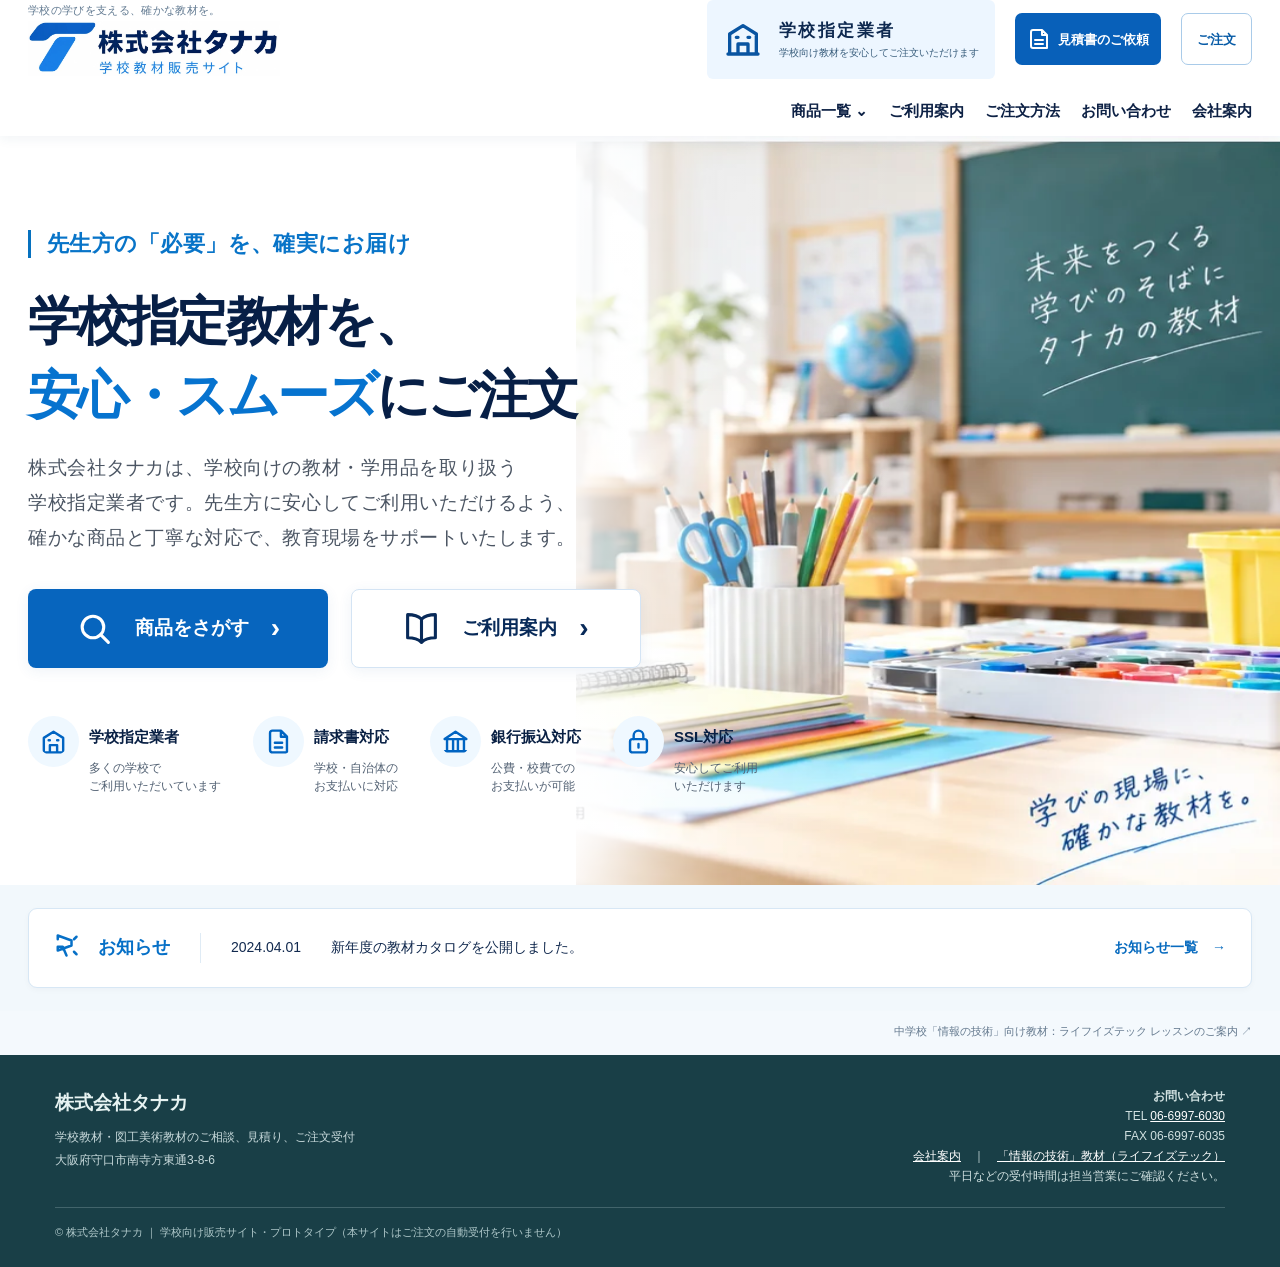
==== index.html @ 3cef9fcc "Refresh homepage CSS cache for unbroken hero headline" ====
<!doctype html><html lang="ja"><head><meta charset="utf-8"><meta name="viewport" content="width=device-width,initial-scale=1"><meta name="theme-color" content="#0765be"><title>トップページ｜株式会社タナカ 学校教材販売サイト</title><meta name="description" content="株式会社タナカの学校向け教材販売サイト。学校向け教材の紹介・ご注文・お見積り。"><link rel="stylesheet" href="assets/site.css?v=a15ee67"><link rel="icon" type="image/x-icon" href="assets/tanaka-favicon.ico"></head><body><header class="t-header"><div class="t-width t-headrow"><a aria-label="株式会社タナカ トップ" class="t-brand" href="index.html"><span class="t-motto">学校の学びを支える、確かな教材を。</span><img alt="株式会社タナカ 学校教材販売サイト" class="t-brand-image" height="210" src="assets/logo.webp" width="960"/></a>
<div class="t-dealer"><svg aria-hidden="true" class="" fill="none" height="24" stroke="currentColor" stroke-linecap="round" stroke-linejoin="round" stroke-width="2" viewbox="0 0 24 24" width="24"><path d="M3 21h18M4 21V9l8-5 8 5v12M9 21v-6h6v6M8 11h1m6 0h1"></path></svg><span><b>学校指定業者</b><small>学校向け教材を安心してご注文いただけます</small></span></div>
<nav aria-label="サイト内メニュー" class="t-mainnav"><a href="products/index.html">商品一覧 ⌄</a><a href="guide.html">ご利用案内</a><a href="guide.html">ご注文方法</a><a href="contact.html">お問い合わせ</a><a href="company.html">会社案内</a></nav>
<a class="t-quote" href="order.html?mode=quote"><svg aria-hidden="true" class="" fill="none" height="24" stroke="currentColor" stroke-linecap="round" stroke-linejoin="round" stroke-width="2" viewbox="0 0 24 24" width="24"><path d="M6 3h9l5 5v13H6a2 2 0 0 1-2-2V5a2 2 0 0 1 2-2Zm9 0v5h5M8 13h8M8 17h8"></path></svg> 見積書のご依頼</a><a class="t-order" href="order.html?mode=order">ご注文</a>
</div></header><main id="top"><section aria-label="タナカの学校教材販売サイト" class="t-hero"><div aria-hidden="true" class="t-hero-photo"><img src="assets/classroom.webp" alt="" decoding="async"></div><div class="t-hero-fade"></div><div class="t-width t-hero-inner"><div class="t-hero-copy"><div class="t-eyebrow">先生方の「必要」を、確実にお届け</div><h1><span class="t-headline-unit">学校指定教材を、</span><br/><em>安心・スムーズ</em>にご注文</h1><p>株式会社タナカは、学校向けの教材・学用品を取り扱う<br class="t-desktop"/>学校指定業者です。先生方に安心してご利用いただけるよう、<br class="t-desktop"/>確かな商品と丁寧な対応で、教育現場をサポートいたします。</p><div class="t-hero-actions"><a class="t-button t-button-primary" href="products/index.html"><svg aria-hidden="true" class="" fill="none" height="24" stroke="currentColor" stroke-linecap="round" stroke-linejoin="round" stroke-width="2" viewbox="0 0 24 24" width="24"><circle cx="11" cy="11" r="7"></circle><path d="m16 16 5 5"></path></svg>商品をさがす <span aria-hidden="true">›</span></a><a class="t-button t-button-light" href="guide.html"><svg aria-hidden="true" class="" fill="none" height="24" stroke="currentColor" stroke-linecap="round" stroke-linejoin="round" stroke-width="2" viewbox="0 0 24 24" width="24"><path d="M12 6c-2-2-5-3-9-3v15c4 0 7 1 9 3 2-2 5-3 9-3V3c-4 0-7 1-9 3Zm0 0v15"></path></svg>ご利用案内 <span aria-hidden="true">›</span></a></div>
<div class="t-trust">
<div><svg aria-hidden="true" class="" fill="none" height="24" stroke="currentColor" stroke-linecap="round" stroke-linejoin="round" stroke-width="2" viewbox="0 0 24 24" width="24"><path d="M3 21h18M4 21V9l8-5 8 5v12M9 21v-6h6v6M8 11h1m6 0h1"></path></svg><span><b>学校指定業者</b><small>多くの学校で<br/>ご利用いただいています</small></span></div>
<div><svg aria-hidden="true" class="" fill="none" height="24" stroke="currentColor" stroke-linecap="round" stroke-linejoin="round" stroke-width="2" viewbox="0 0 24 24" width="24"><path d="M7 3h7l5 5v13H7a2 2 0 0 1-2-2V5a2 2 0 0 1 2-2zM14 3v5h5M9 13h6M9 17h6"></path></svg><span><b>請求書対応</b><small>学校・自治体の<br/>お支払いに対応</small></span></div>
<div><svg aria-hidden="true" class="" fill="none" height="24" stroke="currentColor" stroke-linecap="round" stroke-linejoin="round" stroke-width="2" viewbox="0 0 24 24" width="24"><path d="M3 10h18L12 4l-9 6ZM5 10v9M10 10v9M14 10v9M19 10v9M3 20h18"></path></svg><span><b>銀行振込対応</b><small>公費・校費での<br/>お支払いが可能</small></span></div>
<div><svg aria-hidden="true" class="" fill="none" height="24" stroke="currentColor" stroke-linecap="round" stroke-linejoin="round" stroke-width="2" viewbox="0 0 24 24" width="24"><rect height="11" rx="2" width="14" x="5" y="10"></rect><path d="M8 10V7a4 4 0 1 1 8 0v3M12 14v3"></path></svg><span><b>SSL対応</b><small>安心してご利用<br/>いただけます</small></span></div>
</div></div></div></section><section aria-label="お知らせ" class="t-notice"><div class="t-width"><div class="t-noticebar"><strong><svg aria-hidden="true" class="" fill="none" height="24" stroke="currentColor" stroke-linecap="round" stroke-linejoin="round" stroke-width="2" viewbox="0 0 24 24" width="24"><path d="M3 11v3l11-4V6L3 2v3M3 11h4l3 7M16 5l2-2M16 15l2 2"></path></svg> お知らせ</strong><span>2024.04.01</span><span class="t-noticecopy">新年度の教材カタログを公開しました。</span><a href="news.html">お知らせ一覧　→</a></div></div></section><aside class="t-related" aria-label="関連教材のご案内"><div class="t-width"><a href="https://tanaka-kyouzai.jp/lifeistech/" target="_blank" rel="noopener noreferrer">中学校「情報の技術」向け教材：ライフイズテック レッスンのご案内 ↗</a></div></aside></main><footer class="footer" id="contact"><div class="wrap"><div class="footer-grid"><div><h3>株式会社タナカ</h3><p>学校教材・図工美術教材のご相談、見積り、ご注文受付<br/>大阪府守口市南寺方東通3-8-6</p></div><div class="footmeta"><strong>お問い合わせ</strong><br/>TEL <a href="tel:0669976030">06-6997-6030</a><br/>FAX 06-6997-6035<br/><a href="company.html">会社案内</a>　｜　<a href="https://tanaka-kyouzai.jp/lifeistech/" target="_blank" rel="noopener noreferrer">「情報の技術」教材（ライフイズテック）</a><br/>平日などの受付時間は担当営業にご確認ください。</div></div><div class="footbottom">© 株式会社タナカ ｜ 学校向け販売サイト・プロトタイプ（本サイトはご注文の自動受付を行いません）</div></div></footer></body></html>
---- assets/site.css ----
:root{--ink:#1b3440;--muted:#627780;--line:#dce6e7;--brand:#17636b;--brand-dark:#0c484f;--brand-pale:#e6f2f0;--bg:#f7f9f9;--soft:#eef5f4;--focus:#edba57;--red:#b24032;--white:#fff;--shadow:0 10px 28px rgba(23,66,72,.06)}
*{box-sizing:border-box}html{scroll-behavior:smooth;scroll-padding-top:98px}body{margin:0;background:var(--bg);color:var(--ink);font-family:-apple-system,BlinkMacSystemFont,"Hiragino Kaku Gothic ProN","Yu Gothic",Meiryo,sans-serif;line-height:1.66;overflow-wrap:break-word}h1,h2,h3,p{margin:0}button,input,textarea,select{font:inherit}button{cursor:pointer}a{color:var(--brand)}a:hover{text-decoration-thickness:2px}img{max-width:100%}input,select,textarea{color:var(--ink)}input:focus-visible,button:focus-visible,a:focus-visible,select:focus-visible,textarea:focus-visible{outline:3px solid var(--focus);outline-offset:2px}button:disabled{cursor:not-allowed;opacity:.48}.wrap{width:min(1170px,calc(100% - 42px));margin-inline:auto}.micro{font-size:12px;color:var(--muted)}.label{display:inline-flex;align-items:center;border:1px solid #bee0dd;border-radius:100px;padding:3px 11px;color:#175b63;background:#eef8f5;font-size:12px;font-weight:700;letter-spacing:.04em}.topstrip{background:#123d46;color:#e5f4f3;font-size:12px;padding:7px 0}.stripflex{display:flex;justify-content:space-between;align-items:center;gap:20px}.topstrip a{color:#e5f4f3;text-decoration:none}.header{background:#fff;border-bottom:1px solid var(--line);position:sticky;top:0;z-index:30}.headin{min-height:78px;display:flex;align-items:center;gap:26px}.logo{display:flex;align-items:center;gap:11px;text-decoration:none;color:var(--ink);white-space:nowrap}.logo-mark{display:grid;place-items:center;width:45px;height:45px;border-radius:13px;background:var(--brand);color:#fff;font-size:27px;font-weight:900;box-shadow:inset 0 -4px 0 rgba(0,0,0,.12)}.brandname{display:block;font-size:22px;letter-spacing:.11em;line-height:1.25;font-weight:900}.brandcaption{display:block;color:var(--muted);font-size:10px;letter-spacing:.09em}.nav{display:flex;align-items:center;gap:25px;margin-left:auto}.nav a{text-decoration:none;color:#314e57;font-size:14px;font-weight:700;white-space:nowrap}.nav a:hover{color:var(--brand)}.cartnav{border:0;background:var(--brand);color:white;display:flex;align-items:center;gap:9px;padding:11px 18px;border-radius:10px;font-weight:800;white-space:nowrap}.count{display:grid;place-items:center;min-width:23px;height:23px;padding:0 5px;border-radius:12px;background:white;color:var(--brand);font-size:12px}.trialbar{background:#fff3d7;border-bottom:1px solid #efdfa9;color:#725c30;text-align:center;font-size:12px;font-weight:700;padding:7px 18px}.hero{padding:44px 0 34px;background:linear-gradient(115deg,#f1f7f5 2%,#e4f2ef 60%,#e9f5f4 100%);border-bottom:1px solid #e0e9e8}.hero-layout{display:grid;grid-template-columns:1.2fr .85fr;align-items:center;gap:45px}.hero .eyebrow{display:flex;align-items:center;gap:8px;margin-bottom:17px;font-weight:800;color:var(--brand);font-size:13px}.hero .eyebrow:before{content:"";width:23px;height:3px;border-radius:5px;background:var(--brand)}.hero h1{font-size:clamp(28px,3.2vw,44px);line-height:1.34;letter-spacing:.015em;font-weight:900}.hero h1 em{font-style:normal;color:var(--brand)}.hero .lead{font-size:15px;line-height:1.95;margin-top:17px;color:#49636b}.actions{display:flex;align-items:center;flex-wrap:wrap;gap:11px;margin-top:24px}.btn{border-radius:10px;display:inline-flex;align-items:center;justify-content:center;gap:7px;min-height:46px;padding:10px 19px;border:1px solid transparent;text-decoration:none;font-weight:800;font-size:14px;line-height:1.3;white-space:normal;text-align:center}.btn-primary{background:var(--brand);color:white}.btn-primary:hover{background:var(--brand-dark);color:#fff}.btn-secondary{background:#fff;color:var(--brand);border-color:#b6d3d1}.btn-secondary:hover{background:#f5fbf9}.btn-ghost{background:transparent;color:var(--brand);border:1px solid #c3d8d7}.btn-white{background:#fff;border:1px solid #d7e5e3;color:var(--brand)}.btn-small{min-height:36px;padding:7px 13px;font-size:12px;border-radius:8px}.hero-highlights{display:flex;gap:17px;flex-wrap:wrap;margin-top:23px;color:#3e5b62;font-size:12px;font-weight:700}.hero-highlights span:before{content:"✓";color:#20837b;font-weight:900;margin-right:6px}.hero-card{background:#fff;border:1px solid #dfebe9;box-shadow:var(--shadow);border-radius:18px;padding:18px}.hc-top{display:flex;justify-content:space-between;align-items:center;gap:8px;font-size:13px;font-weight:800}.hc-top small{color:var(--brand);font-size:11px;background:#eaf5f2;border-radius:99px;padding:4px 9px}.hc-photo{display:flex;gap:10px;align-items:center;padding:15px 8px 13px;min-height:170px}.hc-photo .photo-wrap{width:44%;height:157px;position:relative;flex:none}.hc-photo .photo-wrap img{object-fit:contain;width:100%;height:100%;position:absolute;inset:0}.hc-photo .photo-wrap .photo-real{opacity:0;transition:opacity .2s;background:#fff}.hc-photo strong{display:block;font-size:16px;line-height:1.55}.hc-photo p{font-size:12px;color:var(--muted);margin-top:7px}.hc-lines{border-top:1px solid var(--line);padding-top:12px;display:grid;gap:8px}.hc-line{display:flex;justify-content:space-between;font-size:12px;color:#4a626a}.hc-line strong{color:var(--ink)}.hc-total{padding:9px 11px;background:#edf6f3;border-radius:9px;display:flex;justify-content:space-between;align-items:center;color:var(--brand);font-size:13px;font-weight:800}.hc-total strong{font-size:18px}.section{padding:53px 0}.section-head{display:flex;align-items:end;justify-content:space-between;gap:20px;margin-bottom:21px}.kicker{font-size:12px;color:var(--brand);font-weight:900;letter-spacing:.08em;margin-bottom:5px}.section h2{font-size:clamp(23px,2.4vw,30px);letter-spacing:-.02em;line-height:1.42}.section-desc{font-size:13px;color:var(--muted);margin-top:7px}.catalog-tools{display:flex;gap:10px;align-items:center;margin-bottom:20px}.search{flex:1;position:relative}.search input{background:#fff;border:1px solid var(--line);border-radius:10px;height:48px;width:100%;padding:11px 16px 11px 43px}.search:before{content:"⌕";position:absolute;left:14px;top:2px;font-size:31px;color:#718f92}.searchhint{font-size:13px;color:#718089;white-space:nowrap}.product-grid{display:grid;grid-template-columns:repeat(3,minmax(0,1fr));gap:16px}.product{background:#fff;border:1px solid var(--line);border-radius:14px;overflow:hidden;box-shadow:0 3px 15px rgba(20,69,72,.025);display:flex;flex-direction:column}.product:hover{border-color:#b4d1cb}.product-img{background:#fff;border-bottom:1px solid #edf1f1;height:218px;padding:15px;position:relative;display:grid;place-items:center}.product-img img{height:calc(100% - 24px);width:calc(100% - 30px);position:absolute;inset:12px 15px;object-fit:contain}.product-img .photo-real{opacity:0;transition:opacity .2s;background:#fff}.product-badge{position:absolute;z-index:2;top:11px;left:11px;background:#dff1e8;color:#176359;border-radius:5px;padding:3px 8px;font-size:11px;font-weight:800}.product-badge.alt{background:#f5eddd;color:#86682f}.prod-body{padding:17px 18px 19px;display:flex;flex-direction:column;flex:1}.prod-maker{font-size:11px;letter-spacing:.02em;color:var(--muted);margin-bottom:7px}.prod-title{font-size:17px;font-weight:900;line-height:1.48;min-height:50px}.prod-desc{font-size:12px;color:#607780;line-height:1.7;margin:7px 0 14px;min-height:41px}.prod-bottom{margin-top:auto}.prod-price{font-weight:900;font-size:24px;color:var(--ink);line-height:1.2}.prod-price small{font-size:12px;margin-left:2px}.price-note{color:#70858b;font-size:11px;line-height:1.5;margin:5px 0 13px}.prod-action{display:flex;gap:9px}.prod-action .btn{flex:1;padding-inline:11px}.prod-link{margin-top:10px;display:inline-block;font-size:12px}.zero-results{padding:36px 20px;text-align:center;border:1px dashed #bdcdcd;background:#fff;border-radius:12px;color:var(--muted);display:none}.helper{background:#fff;border:1px solid var(--line);border-radius:17px;box-shadow:var(--shadow);padding:26px}.helper-layout{display:grid;grid-template-columns:1fr 1fr;gap:29px}.helptext{padding-right:8px}.helptext h3{font-size:22px;line-height:1.5;margin-bottom:10px}.helptext p{color:var(--muted);font-size:13px}.step-mini{display:flex;gap:8px;align-items:center;font-weight:700;font-size:13px;color:#566f75;margin-top:18px}.step-mini span{display:grid;place-items:center;width:25px;height:25px;border-radius:50%;background:#e9f3f0;color:var(--brand);font-size:12px}.class-ui{background:#f8fbfa;border:1px solid #dce9e7;border-radius:12px;padding:17px}.fieldlabel{display:block;font-size:13px;font-weight:800;margin-bottom:6px}.fieldhint{font-size:11px;color:#6b8288;margin-top:4px}.field{width:100%;height:45px;padding:8px 12px;background:white;border:1px solid #cddbdc;border-radius:8px}.field:focus{border-color:var(--brand)}textarea.field{height:auto;min-height:89px;resize:vertical}.class-head{display:grid;grid-template-columns:minmax(0,1fr) minmax(0,1fr) 100px 36px;gap:8px;font-size:11px;font-weight:700;color:var(--muted);margin:13px 0 6px}.class-row{display:grid;grid-template-columns:minmax(0,1fr) minmax(0,1fr) 100px 36px;gap:8px;align-items:center;margin-top:7px}.class-row .field{height:40px}.tiny-delete{width:34px;height:34px;border-radius:8px;border:1px solid #d4dfdf;background:white;color:#8a5150;font-size:20px;line-height:1}.class-add{background:transparent;border:0;color:var(--brand);font-weight:800;font-size:12px;padding:12px 0}.class-meta{display:flex;flex-wrap:wrap;align-items:center;gap:10px;margin:5px 0 12px}.class-meta label{display:flex;align-items:center;gap:8px;font-size:13px;font-weight:700}.class-meta input{width:90px;height:38px}.estimate{border-top:1px dashed #cadcda;margin-top:12px;padding-top:14px;display:flex;justify-content:space-between;align-items:center;gap:12px}.estimate .nums{font-weight:900;color:var(--brand);font-size:24px}.estimate .fieldhint{margin:0}.apply-controls{display:grid;grid-template-columns:1fr auto;gap:8px;margin-top:12px}.apply-controls .btn{min-height:45px}.order-section{background:#eef4f3;border-top:1px solid #dfeae8;border-bottom:1px solid #dfeae8}.order-layout{display:grid;grid-template-columns:minmax(0,1.5fr) minmax(300px,.9fr);gap:24px;align-items:start}.orderpanel{background:#fff;border:1px solid var(--line);border-radius:15px;box-shadow:var(--shadow);padding:25px}.orderpanel h3{font-size:18px;font-weight:900;margin-bottom:14px}.order-list{display:grid;gap:0}.emptycart{padding:34px 12px;text-align:center;color:#6c858b;border:1px dashed #cbdddc;border-radius:10px;background:#fbfdfd}.emptycart strong{display:block;font-size:15px;margin-bottom:7px;color:#46636b}.cartline{display:grid;grid-template-columns:72px 1fr auto;align-items:center;gap:12px;border-bottom:1px solid #edf2f0;padding:13px 0}.cartline img{width:72px;height:72px;object-fit:contain;border-radius:8px;border:1px solid #e9efec}.cartname{font-weight:800;font-size:13px;line-height:1.45}.cartcode{font-size:11px;color:var(--muted);margin:3px 0}.carttotal{margin-top:17px;padding-top:14px;display:flex;justify-content:space-between;align-items:baseline;gap:10px}.carttotal strong{font-size:26px;color:var(--brand);letter-spacing:-.02em}.cartmeta{font-size:11px;line-height:1.8;color:var(--muted)}.ordersummary{background:#f4faf7;border-radius:11px;padding:16px;border:1px solid #dceae4}.ordersummary p{font-size:12px;color:#607880}.ordersummary h3{margin:0 0 7px}.ordersummary .btn{width:100%;margin-top:16px}.inline-link{background:none;border:0;color:var(--brand);font-weight:800;text-decoration:underline;cursor:pointer;padding:0;font-size:12px}.formarea{margin-top:24px}.formarea .headsmall{display:flex;gap:10px;align-items:center;padding-bottom:12px;border-bottom:1px solid var(--line);margin-bottom:17px}.headsmall span{background:var(--brand);color:white;font-size:12px;display:grid;place-items:center;width:25px;height:25px;border-radius:50%;font-weight:800}.form-grid{display:grid;grid-template-columns:1fr 1fr;gap:17px 16px}.full{grid-column:1/-1}.required{font-style:normal;background:#fcecea;color:#b34437;font-size:10px;border-radius:4px;padding:2px 5px;margin-left:6px;vertical-align:1px}.optional{font-size:10px;color:#7b9194;margin-left:5px}.choicegrid{display:grid;grid-template-columns:1fr 1fr;gap:10px}.choice{display:flex;align-items:flex-start;gap:9px;border:1px solid #cedfdd;border-radius:9px;padding:12px 13px;background:#fff;cursor:pointer;font-size:13px;min-height:48px}.choice:has(input:checked){background:#eaf5f2;border-color:#4a9990;box-shadow:inset 0 0 0 1px #4a9990}.choice input{accent-color:var(--brand);width:16px;height:16px;margin:2px 0 0;flex:none}.choice small{display:block;color:#5d757b;font-size:11px;font-weight:400}.consent{display:flex;align-items:flex-start;gap:10px;background:#f8faf9;border-radius:9px;padding:14px;font-size:12px;margin-top:15px}.consent input{flex:none;margin-top:4px;accent-color:var(--brand);width:16px;height:16px}.submit-bar{display:flex;flex-wrap:wrap;align-items:center;gap:12px;margin-top:20px}.submit-bar .btn{min-height:52px;font-size:15px;flex:1}.submit-bar .micro{text-align:center;width:100%}.process-grid{display:grid;grid-template-columns:repeat(3,1fr);gap:15px}.process-step{padding:21px;background:#fff;border:1px solid var(--line);border-radius:13px}.process-step .num{width:33px;height:33px;display:grid;place-items:center;background:#e9f5f1;border-radius:9px;font-weight:900;color:var(--brand);margin-bottom:12px}.process-step h3{font-size:16px;margin-bottom:7px}.process-step p{font-size:12px;color:var(--muted)}.footer{background:#193f47;color:#e7f3f2;padding:32px 0 26px}.footer-grid{display:grid;grid-template-columns:1fr auto;gap:20px}.footer h3{font-size:19px;margin-bottom:7px}.footer p{font-size:12px;color:#c7d9db;line-height:1.95}.footer a{color:#fff}.footer .footmeta{text-align:right;font-size:12px;color:#d1e1e1}.footbottom{border-top:1px solid #42646b;margin-top:20px;padding-top:15px;color:#afc8ca;font-size:11px}.toast{position:fixed;bottom:22px;left:50%;transform:translate(-50%,16px);background:#153f48;color:white;padding:11px 19px;border-radius:9px;box-shadow:0 10px 28px rgba(0,0,0,.2);font-size:13px;font-weight:700;opacity:0;pointer-events:none;z-index:100;transition:.2s}.toast.on{opacity:1;transform:translate(-50%,0)}.modal{position:fixed;inset:0;z-index:60;display:none;background:rgba(9,34,37,.66);padding:18px;overflow:auto;align-items:flex-start;justify-content:center}.modal.open{display:flex}.modal-card{background:#fff;border-radius:16px;max-width:800px;width:100%;box-shadow:0 18px 70px rgba(0,0,0,.21);overflow:hidden;margin:26px auto 50px}.modal-top{background:#eef6f3;border-bottom:1px solid #dce7e4;padding:20px 24px;display:flex;justify-content:space-between;gap:12px;align-items:flex-start}.modal-top h2{font-size:21px}.modal-top p{font-size:12px;color:var(--muted);margin-top:4px}.close-modal{border:1px solid #cbdcd7;background:#fff;border-radius:8px;width:37px;height:37px;color:var(--ink);font-size:23px}.modal-body{padding:22px 24px}.review-status{background:#fff4db;border:1px solid #efd49a;padding:11px 13px;border-radius:8px;color:#785b28;font-size:12px;font-weight:700;margin-bottom:20px}.review-section{margin:16px 0}.review-section h3{font-size:14px;margin-bottom:7px;border-bottom:1px solid #dce5e4;padding-bottom:6px} .review-list{display:grid;grid-template-columns:repeat(2,minmax(0,1fr));gap:6px 17px;font-size:12px;margin:0}.review-item{display:grid;grid-template-columns:104px minmax(0,1fr);gap:8px;align-items:baseline;min-width:0;padding:4px 0;border-bottom:1px solid #edf1f0}.review-item dt{color:var(--muted)}.review-item dd{margin:0;white-space:pre-wrap;overflow-wrap:anywhere;min-width:0}.review-item.wide{grid-column:1/-1}.review-item.wide dd{min-width:0}.alloc-table{width:100%;border-collapse:collapse;font-size:12px;margin:5px 0 9px}.alloc-table td,.alloc-table th{padding:6px 7px;border-bottom:1px solid #e0eae7;text-align:left}.alloc-table th{background:#f5f9f7;color:#49666d}.alloc-table .num{text-align:right;white-space:nowrap}.alloc-product{font-size:12px;font-weight:800;color:var(--brand);margin:13px 0 4px}.alloc-state{font-size:11px;color:var(--brand);margin-top:3px}.alloc-state.warning{color:var(--red)}.review-table{width:100%;border-collapse:collapse;font-size:12px}.review-table th,.review-table td{border-bottom:1px solid #e4ebea;padding:8px 5px;text-align:left}.review-table th{color:#526c71;background:#f7faf9}.review-table td.num{text-align:right;white-space:nowrap}.review-price{text-align:right;margin-top:11px;font-size:15px;font-weight:900}.modal-actions{display:flex;flex-wrap:wrap;gap:9px;margin-top:25px}.modal-actions .btn{flex:1}.modal-notice{font-size:11px;color:var(--muted);margin-top:11px}.noshow{display:none!important}#printSheet{display:none}.requiredError{color:var(--red);font-size:12px;font-weight:700;margin-top:8px}.muted{color:var(--muted)}
@media(max-width:980px){.nav{gap:15px}.nav a{font-size:12px}.hero-layout{gap:20px}.helper-layout,.order-layout{grid-template-columns:1fr}.helper-layout{gap:20px}.order-sidebar{order:-1}.product-img{height:195px}.prod-title{font-size:15px}.prod-body{padding:15px}.carttotal strong{font-size:23px}}
@media(max-width:680px){html{scroll-padding-top:82px}.wrap{width:min(100% - 28px,1170px)}.topstrip .stripnote{display:none}.headin{min-height:65px;gap:11px}.logo-mark{width:38px;height:38px;border-radius:10px;font-size:23px}.brandname{font-size:18px}.brandcaption{font-size:9px}.nav{display:none}.cartnav{margin-left:auto;padding:8px 11px;gap:5px;font-size:12px;min-height:39px}.hero{padding:34px 0 26px}.hero-layout{grid-template-columns:1fr;gap:19px}.hero .lead{font-size:13px}.hero-card{padding:13px}.hc-photo{padding:8px 6px}.hc-photo .photo-wrap{height:125px}.hc-photo strong{font-size:14px}.section{padding:35px 0}.section-head{align-items:start;flex-direction:column;gap:9px}.catalog-tools{display:block}.searchhint{display:none}.product-grid{grid-template-columns:1fr;gap:12px}.product{display:grid;grid-template-columns:128px 1fr;min-height:211px}.product-img{height:100%;min-height:211px;padding:8px;border-right:1px solid #edf2f0;border-bottom:0}.product-badge{font-size:9px;top:7px;left:6px;padding:2px 5px}.prod-body{padding:12px 13px}.prod-maker{margin-bottom:4px;font-size:10px}.prod-title{font-size:14px;min-height:unset}.prod-desc{font-size:11px;min-height:unset;margin:5px 0 8px}.prod-price{font-size:20px}.price-note{font-size:10px;margin:4px 0 9px}.prod-action .btn{padding:7px 9px;font-size:12px;min-height:38px}.prod-link{margin-top:5px;font-size:11px}.helper{padding:18px 14px}.helptext h3{font-size:19px}.class-ui{padding:13px}.class-head,.class-row{grid-template-columns:minmax(0,1fr) minmax(0,1fr) 79px 31px;gap:5px}.class-row .field{padding:6px 5px;font-size:13px}.class-head{font-size:10px}.review-list{grid-template-columns:1fr;gap:2px}.review-item{grid-template-columns:112px minmax(0,1fr)}.class-meta input{width:76px}.apply-controls{grid-template-columns:1fr}.orderpanel{padding:19px 14px}.form-grid{grid-template-columns:1fr;gap:15px}.choicegrid{grid-template-columns:1fr 1fr}.cartline{grid-template-columns:55px 1fr auto;gap:8px}.cartline img{width:55px;height:55px}.cartname{font-size:11px}.cartcode{font-size:10px}.process-grid{grid-template-columns:1fr}.footer-grid{grid-template-columns:1fr}.footer .footmeta{text-align:left}.modal{padding:8px}.modal-card{margin:11px auto 40px}.modal-top,.modal-body{padding:16px}.review-list{grid-template-columns:104px 1fr}.modal-actions .btn{min-width:40%;font-size:12px}.review-table{font-size:11px}.review-table th,.review-table td{padding:6px 3px}}
@media(max-width:390px){.product{grid-template-columns:104px 1fr}.prod-title{font-size:13px}.prod-desc{font-size:10px}.product-img{min-height:215px}.cartline{grid-template-columns:1fr auto}.cartline img{display:none}.choicegrid{grid-template-columns:1fr}}
@media print{*{box-shadow:none!important}html,body{width:100%;margin:0!important;background:#fff!important;color:#000!important;font-size:10pt!important}.topstrip,.header,.trialbar,main,.footer,.modal,.toast{display:none!important}#printSheet{display:block!important;position:static;max-width:none;margin:0;padding:0 8mm;font-family:"Yu Gothic",Meiryo,sans-serif;color:#000}#printSheet h1{font-size:19pt;margin:3mm 0}#printSheet h2{font-size:11pt;border-bottom:1px solid #333;margin:5mm 0 2mm}#printSheet p{margin:1mm 0}#printSheet table{border-collapse:collapse;width:100%;margin:3mm 0}#printSheet td,#printSheet th{border:1px solid #666;padding:2mm;text-align:left;font-size:9pt}#printSheet .pmeta{text-align:right;font-size:9pt}#printSheet .pprice{text-align:right;font-size:12pt;font-weight:bold;margin-top:3mm}#printSheet .pdisclaimer{border-top:1px solid #888;padding-top:3mm;font-size:8pt;color:#333}#printSheet .pkv{display:grid;grid-template-columns:1fr 1fr;column-gap:5mm;row-gap:1.2mm;font-size:8.5pt}#printSheet .pkv .kv{display:grid;grid-template-columns:24mm minmax(0,1fr);gap:2mm;padding:0.5mm 0;border-bottom:0.3px solid #ddd;min-width:0}#printSheet .pkv b{font-weight:400;color:#444}#printSheet .pkv span{overflow-wrap:anywhere}#printSheet .pkv .kv.wide{grid-column:1/-1}#printSheet .class-print{margin-top:2mm}#printSheet .class-print th,#printSheet .class-print td{padding:1mm 2mm;font-size:8.5pt}#printSheet .pdisclaimer{line-height:1.5}#printSheet tr{break-inside:avoid}}

@media(max-width:680px){
 .modal-body{padding:15px 14px}
 .modal-top{padding:15px 14px}
 .review-list{grid-template-columns:minmax(0,1fr)!important;gap:0}
 .review-item{grid-template-columns:99px minmax(0,1fr);gap:9px;padding:5px 0}
 .review-item dd{overflow-wrap:anywhere;word-break:normal}
 .review-section{margin:13px 0}
}

.cart-alloc-list{margin:7px 0 3px;display:flex;flex-wrap:wrap;gap:5px}
.cart-alloc-pill{display:inline-flex;align-items:center;gap:5px;background:#eef6f2;border:1px solid #dbeae5;border-radius:6px;padding:3px 7px;font-size:11px;color:#174d53}
.cart-alloc-pill b{font-variant-numeric:tabular-nums}
.detail-hint{font-size:12px;color:#47646b;margin:4px 0 10px}
.review-table.detail-table td:first-child{max-width:275px}
.review-table.detail-table .grade,.review-table.detail-table .cls{white-space:nowrap;text-align:center}
.review-table.detail-table .subrow{background:#f5f9f8;font-weight:800}
.review-table.detail-table .subrow td{padding-top:5px;padding-bottom:5px}
.review-table.detail-table th{white-space:nowrap}
#printSheet .packing{font-size:8pt;margin:1mm 0 2mm;color:#333}
#reviewContent .review-table.detail-table .num{font-variant-numeric:tabular-nums}
@media(max-width:680px){
 .review-table.detail-table,.review-table.detail-table tbody{display:block;width:100%}
 .review-table.detail-table thead{display:none}
 .review-table.detail-table tr{display:grid;grid-template-columns:1fr 1fr;column-gap:12px;padding:8px 0;border-bottom:1px solid #dce8e6}
 .review-table.detail-table tr td{border:0;padding:2px 0;min-width:0;text-align:left!important;font-size:12px}
 .review-table.detail-table tr td::before{content:attr(data-label) '：';font-size:10px;color:#647c80}
 .review-table.detail-table tr td:first-child{grid-column:1/-1;font-weight:700;max-width:none}
 .review-table.detail-table tr td:first-child::before{display:none}
 .review-table.detail-table tr.subrow td:first-child{grid-column:1/-1}
 .review-table.detail-table tr.subrow td:not(:first-child){display:none}
}
@media print{
 #printSheet .detail-print tr{break-inside:avoid;page-break-inside:avoid}
 #printSheet .detail-print td,#printSheet .detail-print th{padding:1.5mm;font-size:8.5pt}
 #printSheet .detail-print .subrow{background:#eee;font-weight:bold}
 #printSheet .detail-print td.num,#printSheet .detail-print th.num{text-align:right}
}

:root{--ink:#21354e;--muted:#657b91;--line:#dbe5ef;--brand:#1768b3;--brand-dark:#0b4278;--brand-pale:#edf6ff;--bg:#f7fafe;--soft:#eff6fc;--shadow:0 10px 30px rgba(30,67,116,.07)}
.topstrip{background:#142f50;color:#f2f7ff}.topstrip a{color:#f2f7ff}
.logo-mark,.cartnav{background:#175b9c}.label{border-color:#cae3f7;color:#195f9a;background:#eff7fe}
.hero{background:linear-gradient(117deg,#fff 0%,#eff7ff 53%,#e4f2fc 100%);border-color:#dcebf8}
.hero .eyebrow:before{background:#278ac5}.hero h1 em{color:#1768b3}.hero-highlights span:before{color:#1589ba}
.hero-card{border-color:#dce7f2}.hc-top small{color:#155c9a;background:#eaf3ff}.hc-total{color:#185b9b;background:#edf6ff}
.product:hover{border-color:#a3c4e4}.product-badge{background:#e7f3ff;color:#155b93}.product-badge.alt{background:#f4f6fa;color:#516c86}
.order-section{background:#eef5fc;border-color:#dce6ef}.class-ui{background:#f8fbff;border-color:#dfebf8}.cart-alloc-pill{background:#eff6ff;color:#285a87;border-color:#d7e8f6}
.category-section{padding:23px 0 13px;background:#fff;border-bottom:1px solid #e4edf6}
.category-title{font-size:12px;font-weight:850;letter-spacing:.07em;color:#476788;margin-bottom:11px}
.category-row{display:flex;gap:9px;flex-wrap:wrap}
.category-button{border:1px solid #d7e3f0;color:#28567d;background:#fff;border-radius:12px;padding:9px 15px;font-size:13px;font-weight:800;min-height:43px}
.category-button:hover,.category-button[aria-pressed="true"]{background:#1768b3;color:#fff;border-color:#1768b3}
.product-img{cursor:default}.prod-action .btn{flex:1}.product-detail-link{border:0;background:transparent;color:#165e9b;font-size:13px;font-weight:800;text-decoration:underline;padding:4px 0}
.detail-modal-card{max-width:940px!important}.detail-summary{display:grid;grid-template-columns:220px minmax(0,1fr);gap:25px;align-items:center;margin-bottom:16px}
.detail-photo{display:grid;place-items:center;height:215px;border:1px solid #e4ecf4;border-radius:12px;background:#fff;position:relative;overflow:hidden}
.detail-photo img{position:absolute;inset:13px;width:calc(100% - 26px);height:calc(100% - 26px);object-fit:contain}
.detail-photo img.photo-real{opacity:0;background:#fff}
.detail-summary h3{font-size:21px;line-height:1.42;margin-bottom:9px;color:var(--ink)}
.detail-desc{color:#4f6980;font-size:13px;margin:9px 0}.detail-sku{color:#5b758b;font-size:12px}.detail-price{font-size:26px;font-weight:900;color:#1a578e}
.detail-divider{height:1px;background:#dfe9f3;margin:15px 0}
.detail-rowtitle{display:flex;align-items:center;justify-content:space-between;gap:10px;margin-bottom:8px;flex-wrap:wrap}
.detail-rowtitle h3{font-size:16px}.detail-rowtitle small{font-size:11px;color:#60798d}
.detail-class-head,.detail-class-row{display:grid;grid-template-columns:minmax(0,1fr) minmax(0,1fr) minmax(75px,.75fr) 66px;gap:8px;align-items:center}
.detail-class-head{color:#5b748b;font-size:11px;font-weight:800;margin-bottom:5px}
.detail-class-row{margin:8px 0}.detail-class-row .tiny-delete{width:66px;font-size:12px;font-weight:700}.detail-remove-help{margin:0 0 8px;font-size:12px;color:#627780}.detail-class-row .field{min-width:0;height:40px;padding:7px 8px}
.detail-sparebar{display:flex;flex-wrap:wrap;gap:13px;align-items:center;justify-content:space-between;border-top:1px dashed #d7e3ef;padding-top:15px;margin-top:13px}
.detail-sparebar label{font-size:13px;font-weight:800;display:flex;align-items:center;gap:10px}.detail-sparebar .field{width:94px;height:40px}
.detail-total{font-size:17px;font-weight:900;color:#165b96}.detail-total b{font-size:24px}
.detail-err{font-size:12px;font-weight:800;color:#b43b39;min-height:18px}
.detail-actions{display:flex;flex-wrap:wrap;gap:9px;margin-top:12px;align-items:center}
.detail-actions .btn-primary{flex:1}.detail-actions .btn{min-width:150px}
.detail-product-note{font-size:11px;color:#677b8a;margin-top:7px}
@media(max-width:680px){
 .category-section{padding:16px 0 8px}.category-title{margin-bottom:7px}.category-button{font-size:11px;padding:8px 11px;min-height:36px;border-radius:9px}
 .detail-modal-card{margin:4px auto 25px}.detail-summary{grid-template-columns:92px minmax(0,1fr);gap:13px;margin-bottom:9px}
 .detail-photo{height:112px}.detail-summary h3{font-size:15px;margin-bottom:4px}.detail-sku,.detail-desc{font-size:11px;margin:3px 0}.detail-price{font-size:21px}
 .detail-class-head,.detail-class-row{grid-template-columns:minmax(0,1fr) minmax(0,1fr) 67px 66px;gap:5px}
 .detail-class-row .field{font-size:12px;padding:5px 4px}.detail-class-head{font-size:10px}
 .detail-actions .btn{min-width:unset;width:100%}.detail-sparebar{gap:6px}.detail-total{font-size:13px}.detail-total b{font-size:19px}
}
@media print{#productModal,.category-section{display:none!important}}

:root{--brand:#0767bf;--brand-dark:#07518f;--brand-pale:#e8f3ff;--ink:#122849;--muted:#53687f;--line:#d6e5f2;--bg:#f4f9fd;--soft:#edf6ff}
.t-width{width:min(1348px,calc(100% - 56px));margin:auto}




.t-header{background:#fff;box-shadow:0 3px 11px #1f497210;position:relative;z-index:2}
.t-headrow{display:flex;align-items:center;gap:20px;min-height:116px}
.t-brand{display:flex;align-items:center;gap:17px;white-space:nowrap;text-decoration:none;color:#081f43}

.t-dealer{display:flex;gap:16px;align-items:center;background:#edf6ff;color:#0e2950;border-radius:6px;padding:17px 16px;flex:none}
.t-dealer svg{width:40px;height:40px;color:#0954a1}
.t-dealer b{display:block;letter-spacing:.14em;font-size:17px}
.t-dealer small{display:block;font-size:10px;color:#375c7b;white-space:nowrap}
.t-mainnav{margin-left:auto;display:flex;gap:21px;align-items:center}
.t-mainnav a{color:#0d2145;font-size:15px;font-weight:900;text-decoration:none;white-space:nowrap}

.t-quote{min-height:52px;background:#0860b9;color:#fff;display:flex;align-items:center;gap:7px;padding:0 12px;border-radius:7px;text-decoration:none;font-size:13px;font-weight:900;white-space:nowrap}
.t-order{min-height:52px;background:#fff;color:#075ba6;border:1px solid #a9cbe9;display:flex;align-items:center;justify-content:center;padding:0 15px;border-radius:7px;text-decoration:none;font-size:13px;font-weight:900;white-space:nowrap}
.t-order:hover{background:#edf6ff;color:#075ba6}
.t-quote:hover,.t-button-primary:hover{background:#054c97;color:white}
.t-hero{position:relative;overflow:hidden;background:#fff;min-height:749px}
.t-hero-photo{position:absolute;right:0;top:0;height:100%;width:55%;overflow:hidden}.t-hero-photo img{display:block;width:100%;height:100%;object-fit:fill}
.t-hero-fade{position:absolute;inset:0;background:linear-gradient(90deg,#fff 0%,#fff 25%,#fffffffa 37%,#ffffffe0 45%,#ffffff48 56%,transparent 70%)}
.t-hero-inner{position:relative;min-height:749px;display:flex;align-items:center}
.t-hero-copy{width:100%;padding:48px 0 43px}
.t-eyebrow{font-size:22px;color:#0874c8;font-weight:900;letter-spacing:.02em;padding-left:16px;border-left:3px solid #0671bf;margin-bottom:26px;line-height:1.3}
.t-hero h1{font-size:clamp(40px,4.05vw,62px);font-weight:900;letter-spacing:-.05em;line-height:1.43;white-space:nowrap;color:#071f46}
.t-hero h1 em{font-style:normal;color:#0673cf}
.t-hero-copy>p{font-size:19px;line-height:1.83;letter-spacing:.03em;color:#4b5563;margin-top:19px}
.t-hero-actions{display:flex;gap:23px;align-items:center;margin-top:33px}
.t-button{display:inline-flex;gap:22px;align-items:center;justify-content:center;text-decoration:none;font-size:19px;font-weight:900;min-height:79px;border-radius:8px;padding:0 34px;box-shadow:0 3px 14px #31659c15}
.t-button svg{width:37px;height:37px}
.t-button span{font-size:28px;line-height:1}
.t-button-primary{background:#0765be;color:white;min-width:300px}
.t-button-light{border:1px solid #d4e4f4;background:#fff;color:#082a59;min-width:290px}
.t-trust{display:flex;gap:32px;align-items:flex-start;margin-top:48px;max-width:796px}
.t-trust>div{display:flex;gap:10px;align-items:flex-start;min-width:0}
.t-trust>div>svg{flex:none;background:#eff8ff;border-radius:50%;box-sizing:content-box;padding:11px;width:29px;height:29px;color:#0064c2}
.t-trust b{display:block;color:#092044;font-size:15px;font-weight:900;white-space:nowrap;padding:9px 0}
.t-trust small{display:block;color:#536274;font-size:12px;line-height:1.55;white-space:nowrap}
.t-notice{padding:23px 0;background:#f2f8fc}
.t-noticebar{display:flex;align-items:center;gap:30px;background:#fff;border:1px solid #d7e7f5;border-radius:9px;box-shadow:0 2px 6px #13294d08;padding:0 25px;min-height:80px;color:#11294e;font-size:14px}
.t-noticebar strong{display:flex;gap:14px;align-items:center;color:#0670c7;font-size:18px;border-right:1px solid #dfebf5;padding-right:30px;white-space:nowrap}
.t-noticebar svg{width:30px;height:30px}
.t-noticebar a{margin-left:auto;text-decoration:none;color:#086bbf;font-weight:800;white-space:nowrap}
.t-category-header{display:flex;align-items:center;justify-content:space-between;gap:10px}
.t-category-header .category-title{margin:0}
.t-category-header .cartnav{background:#1768b3}
@media(max-width:1240px){.t-headrow{gap:12px;min-height:91px}.t-brand{gap:11px}.t-dealer{padding:10px;gap:8px}.t-dealer svg{width:27px;height:27px}.t-dealer b{font-size:14px}.t-dealer small{display:none}.t-mainnav{gap:12px}.t-mainnav a{font-size:12px}.t-quote{font-size:12px;min-height:48px;padding:0 12px}.t-quote svg{width:19px}.t-hero h1{font-size:clamp(34px,4.1vw,52px)}.t-hero-copy>p{font-size:15px}.t-eyebrow{font-size:18px}.t-hero,.t-hero-inner{min-height:650px}.t-trust{gap:12px}.t-trust b{font-size:12px}.t-trust small{font-size:10px}.t-trust>div{gap:5px}}
@media(max-width:820px){.t-width{width:min(100% - 30px,1348px)}.t-headrow{flex-wrap:wrap;gap:11px;min-height:unset;padding:13px 0}.t-brand{margin-right:auto;gap:7px}.t-mainnav{order:5;width:100%;overflow-x:auto;gap:20px;padding:8px 0 2px}.t-mainnav a{font-size:12px}.t-dealer{display:none}.t-quote,.t-order{min-height:41px;font-size:11px;padding:0 9px}.t-hero,.t-hero-inner{min-height:unset}.t-hero-photo{width:50%;opacity:1}.t-hero-photo img{object-fit:cover;object-position:right center}.t-hero-fade{background:linear-gradient(90deg,#fff 0 50%,transparent 50%)}.t-hero-copy{width:49%}.t-hero-copy{padding:47px 0 38px}.t-hero h1{font-size:clamp(27px,6vw,42px);white-space:normal;letter-spacing:-.04em}.t-hero-copy>p{font-size:13px;line-height:1.8}.t-desktop{display:none}.t-eyebrow{font-size:15px;margin-bottom:20px}.t-hero-actions{gap:10px;margin-top:25px}.t-button{font-size:13px;gap:9px;padding:0 12px;min-height:51px;min-width:0}.t-button svg{height:22px;width:22px}.t-button span{font-size:18px}.t-trust{display:grid;grid-template-columns:1fr 1fr;gap:11px;margin-top:31px}.t-trust>div{gap:8px}.t-trust>div>svg{padding:8px;width:23px;height:23px}.t-trust b{font-size:11px;padding:2px 0 3px}.t-trust small{font-size:10px}.t-notice{padding:12px 0}.t-noticebar{min-height:unset;display:grid;grid-template-columns:auto 1fr;gap:7px 13px;padding:12px}.t-noticebar strong{font-size:13px;border:0;padding:0;grid-column:1/-1}.t-noticebar strong svg{width:23px;height:23px}.t-noticebar .t-noticecopy{font-size:12px}.t-noticebar a{grid-column:1/-1;margin:0;justify-self:end;font-size:12px}}
@media(max-width:390px){.t-quote,.t-order{font-size:11px;padding:0 7px}.t-hero h1{font-size:26px}.t-hero-actions{gap:7px}.t-button{font-size:12px;padding:0 9px}}

.t-brand{flex:0 0 auto;min-width:0;gap:0}
.t-brand-image{display:block;width:292px;height:auto;max-width:100%}
@media(max-width:1350px){.t-brand-image{width:252px}}
@media(max-width:800px){.t-brand-image{width:215px}}
@media(max-width:480px){.t-brand-image{width:190px}}
@media(max-width:360px){.t-brand-image{width:175px}}
@media print{.t-brand-image{display:none}}


.site-page{background:#f7fbff;min-height:65vh;padding:30px 0 70px}
.site-breadcrumb{font-size:13px;color:#5d7390;margin-bottom:18px}
.site-breadcrumb a{color:#1261aa;text-decoration:none}
.site-panel{background:#fff;border:1px solid #dce9f5;border-radius:13px;padding:30px;margin-bottom:25px}
.site-panel h1{font-size:clamp(25px,4vw,36px);color:#0c284c;margin:0 0 14px;line-height:1.4}
.site-panel h2{font-size:23px;color:#0c284c;margin:0 0 15px}
.site-panel p{line-height:1.85;color:#4e657e}
.site-cat-grid{display:grid;grid-template-columns:repeat(3,minmax(0,1fr));gap:22px;margin:20px 0 0}
.site-cat-card{border:1px solid #dce9f5;background:#fff;border-radius:12px;overflow:hidden;display:block;text-decoration:none;color:#0c284c}
.site-cat-card img{display:block;width:100%;height:180px;object-fit:contain;background:#fff;padding:14px}
.site-cat-card .site-cat-text{padding:18px;border-top:1px solid #edf3f8}
.site-cat-card h2{font-size:18px;margin:0 0 5px}
.site-cat-card p{font-size:13px;margin:0 0 6px;color:#526a86}
.site-detail{display:grid;grid-template-columns:minmax(0,320px) minmax(0,1fr);gap:30px;align-items:start}
.site-detail-photo{border:1px solid #e0eaf4;border-radius:9px;position:relative;padding:18px;background:#fff}
.site-detail-photo img{display:block;width:100%;height:275px;object-fit:contain}
.site-detail-name{font-size:25px!important;margin:0 0 10px!important}
.site-price{font-size:23px;font-weight:900;color:#1166ae;margin:16px 0}
.site-price small{font-size:12px;color:#6d8095;font-weight:400}
.site-small-note{font-size:12px!important;color:#657c91!important}
.site-pill{font-size:12px;font-weight:800;background:#eaf4ff;color:#1263a6;border-radius:100px;padding:5px 12px;display:inline-block;margin-bottom:12px}
.site-actions{display:flex;flex-wrap:wrap;gap:12px;margin-top:24px}
.site-action{display:inline-block;padding:12px 21px;text-decoration:none;border-radius:7px;background:#0765be;color:#fff;font-weight:800}
.site-action.ghost{background:#fff;color:#075ba6;border:1px solid #bcd5ef}
.site-info-list{display:grid;grid-template-columns:minmax(120px,190px) 1fr;margin:15px 0;gap:0}
.site-info-list dt,.site-info-list dd{padding:12px 0;border-bottom:1px solid #e7eef5;margin:0}
.site-info-list dt{color:#627990}
.site-simple-notice{font-size:13px;color:#637c95;margin-top:20px}
.site-subnav{display:flex;gap:8px;flex-wrap:wrap;margin:10px 0 0}
.site-subnav a{text-decoration:none;padding:7px 14px;border:1px solid #cbdff0;border-radius:7px;color:#075ba6;font-weight:700}
.site-order-intro{padding:25px 0 5px;background:#f7fbff}
.site-order-intro h1{font-size:32px;color:#0c284c;margin:0}
.site-order-intro p{color:#516a87;margin:6px 0 14px}
.site-product-photo{position:relative}
.site-product-photo .photo-real{position:absolute;inset:14px;width:calc(100% - 28px);height:calc(100% - 28px);object-fit:contain}
@media(max-width:770px){.site-cat-grid{grid-template-columns:repeat(2,minmax(0,1fr))}.site-panel{padding:20px}.site-detail{grid-template-columns:1fr}.site-detail-photo img{height:245px}}
@media(max-width:480px){.site-cat-grid{grid-template-columns:1fr}.site-panel{padding:18px}.site-info-list{grid-template-columns:1fr}.site-info-list dt{border-bottom:0;padding-bottom:0;font-weight:700}.site-info-list dd{padding-top:2px}.site-order-intro h1{font-size:25px}}
@media print{.site-page,.site-order-intro{display:none!important}}

@media(max-width:600px){.t-hero{display:flex;flex-direction:column}.t-hero-inner{order:1}.t-hero-photo{position:relative;right:auto;top:auto;order:2;width:100%;height:320px}.t-hero-photo img{object-fit:cover;object-position:center top}.t-hero-fade{display:none}.t-hero-copy{width:100%}}

#reviewContent .doc-number{border:1px solid #d5e6f5;background:#f2f8ff;border-radius:8px;padding:12px 14px}
#reviewContent .doc-number .review-item dd{font-weight:800;color:#0c315e;overflow-wrap:anywhere}
@media print{
 .t-header{display:none!important}
 #printSheet .p-number{border:1px solid #bbb;padding:2mm 3mm;margin:2mm 0 4mm}
 #printSheet .p-number .kv span{font-weight:700}
}
@media(max-width:1550px) and (min-width:821px){
 .t-headrow{flex-wrap:wrap}
 .t-brand{margin-right:auto}
 .t-mainnav{order:5;width:100%;margin-left:0;justify-content:flex-end;padding:0 0 12px}
}
@media(max-width:540px){
  .t-headrow{justify-content:center}
 .t-brand{width:100%;margin-right:0}
 .t-quote,.t-order{justify-content:center}
}

/* ご注文：数量はクラス別明細のみで変更し、確認画面からは編集不可 */
.cart-qty{display:flex;align-items:baseline;gap:4px;white-space:nowrap;color:#0b518e}
.cart-qty strong{font-size:19px;font-variant-numeric:tabular-nums}
.cart-qty span{font-size:12px}
.order-next{display:flex;flex-direction:column;align-items:flex-start;gap:14px;margin-top:18px}
.order-next>.btn{width:100%}
.order-next .requiredError:empty{display:none}
.order-step-back{margin-bottom:16px}
body.school-info-step .site-order-intro,
body.school-info-step .category-section,
body.school-info-step #products,
body.school-info-step #class-helper,
body.school-info-step #flow{display:none!important}
body.school-info-step .order-layout{display:block;max-width:900px;margin-inline:auto}
body.school-info-step .order-sidebar{display:none}
@media(max-width:680px){
 .cart-qty strong{font-size:16px}
 .order-next>.btn{white-space:normal}
}

/* ロゴ上部の企業コピーと、トップ下部の補助教材リンク */
.t-brand{flex-direction:column;align-items:flex-start;gap:3px}
.t-motto{display:block;font-size:11px;font-weight:500;line-height:1.4;letter-spacing:.03em;color:#637b92;white-space:normal}
.t-related{padding:6px 0 12px}
.t-related .t-width{text-align:right}
.t-related a{color:#64798e;font-size:11px;line-height:1.6;text-decoration:none}
.t-related a:hover{text-decoration:underline}
@media(max-width:820px){
 .t-mainnav{overflow-x:visible;flex-wrap:wrap;justify-content:center;gap:8px 17px}
 .t-motto{font-size:10px}
 .t-related .t-width{text-align:center}
}
/* トップの「学校指定教材を、」だけを途中改行させない */
.t-hero h1 .t-headline-unit{display:inline-block;white-space:nowrap}
@media(min-width:601px) and (max-width:820px){.t-hero h1 .t-headline-unit{font-size:min(1em,5.5vw)}}
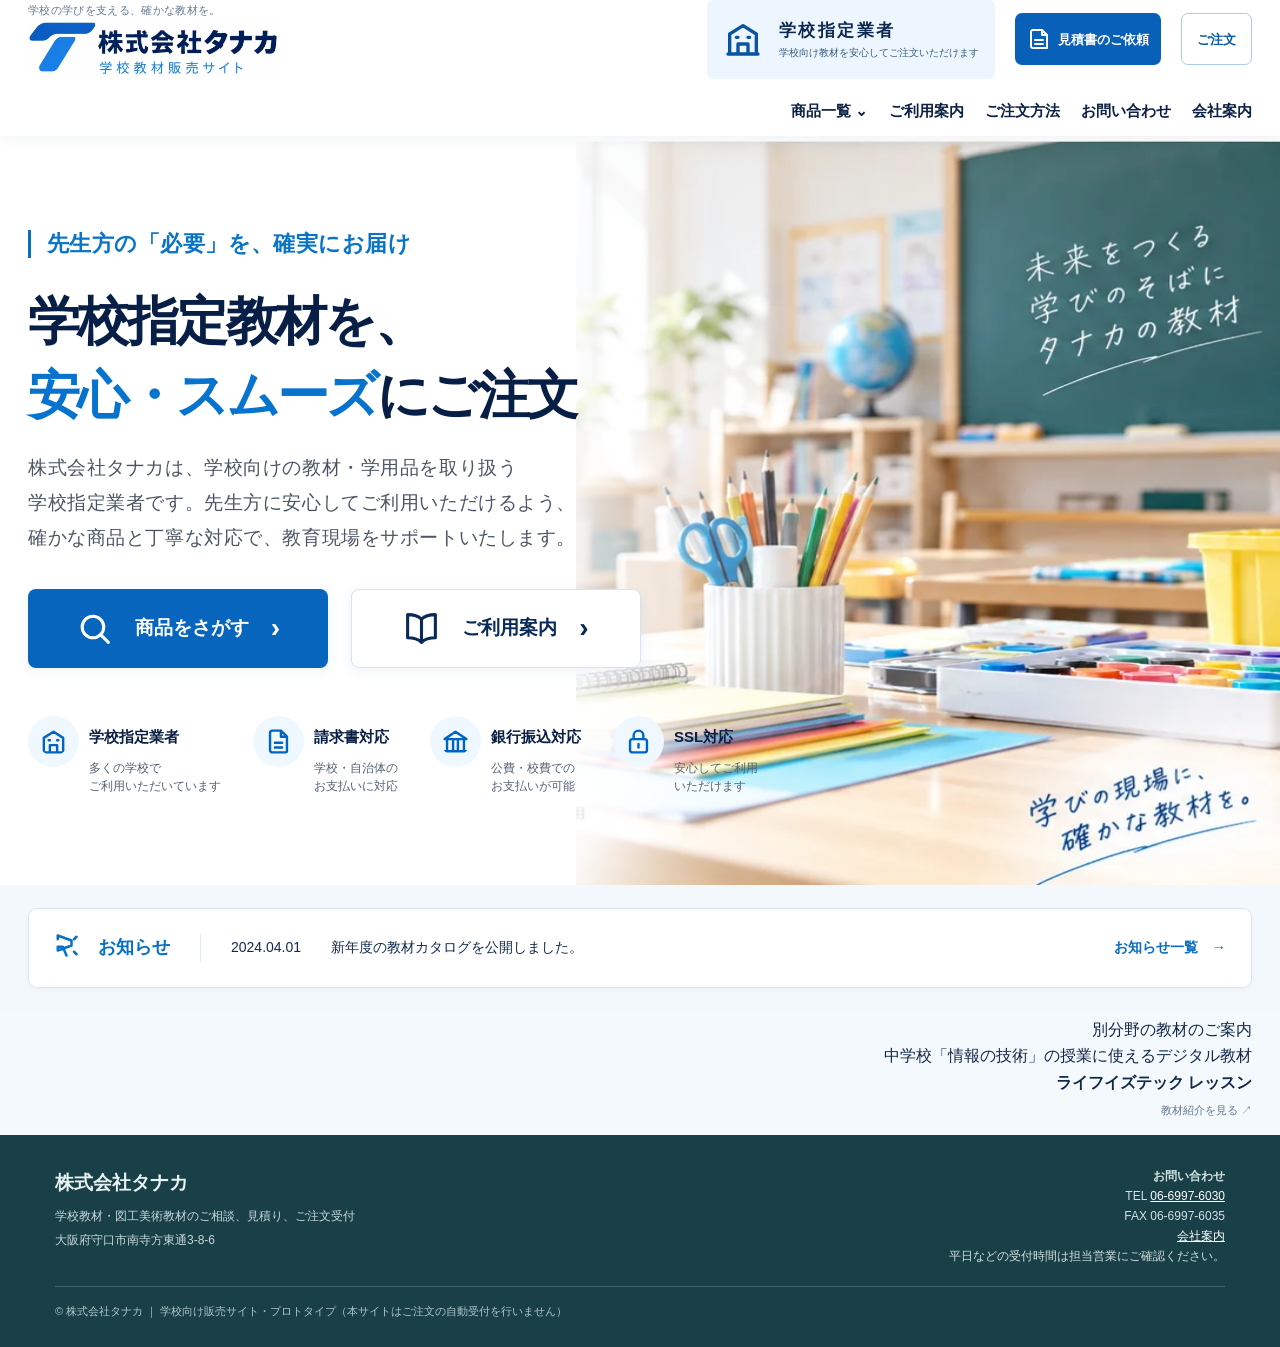
==== commit 21990929: "Separate ICT lesson promotion from Tanaka company contact footer" ====
--- a/index.html
+++ b/index.html
@@ -8,4 +8,4 @@
 <div><svg aria-hidden="true" class="" fill="none" height="24" stroke="currentColor" stroke-linecap="round" stroke-linejoin="round" stroke-width="2" viewbox="0 0 24 24" width="24"><path d="M7 3h7l5 5v13H7a2 2 0 0 1-2-2V5a2 2 0 0 1 2-2zM14 3v5h5M9 13h6M9 17h6"></path></svg><span><b>請求書対応</b><small>学校・自治体の<br/>お支払いに対応</small></span></div>
 <div><svg aria-hidden="true" class="" fill="none" height="24" stroke="currentColor" stroke-linecap="round" stroke-linejoin="round" stroke-width="2" viewbox="0 0 24 24" width="24"><path d="M3 10h18L12 4l-9 6ZM5 10v9M10 10v9M14 10v9M19 10v9M3 20h18"></path></svg><span><b>銀行振込対応</b><small>公費・校費での<br/>お支払いが可能</small></span></div>
 <div><svg aria-hidden="true" class="" fill="none" height="24" stroke="currentColor" stroke-linecap="round" stroke-linejoin="round" stroke-width="2" viewbox="0 0 24 24" width="24"><rect height="11" rx="2" width="14" x="5" y="10"></rect><path d="M8 10V7a4 4 0 1 1 8 0v3M12 14v3"></path></svg><span><b>SSL対応</b><small>安心してご利用<br/>いただけます</small></span></div>
-</div></div></div></section><section aria-label="お知らせ" class="t-notice"><div class="t-width"><div class="t-noticebar"><strong><svg aria-hidden="true" class="" fill="none" height="24" stroke="currentColor" stroke-linecap="round" stroke-linejoin="round" stroke-width="2" viewbox="0 0 24 24" width="24"><path d="M3 11v3l11-4V6L3 2v3M3 11h4l3 7M16 5l2-2M16 15l2 2"></path></svg> お知らせ</strong><span>2024.04.01</span><span class="t-noticecopy">新年度の教材カタログを公開しました。</span><a href="news.html">お知らせ一覧　→</a></div></div></section><aside class="t-related" aria-label="関連教材のご案内"><div class="t-width"><a href="https://tanaka-kyouzai.jp/lifeistech/" target="_blank" rel="noopener noreferrer">中学校「情報の技術」向け教材：ライフイズテック レッスンのご案内 ↗</a></div></aside></main><footer class="footer" id="contact"><div class="wrap"><div class="footer-grid"><div><h3>株式会社タナカ</h3><p>学校教材・図工美術教材のご相談、見積り、ご注文受付<br/>大阪府守口市南寺方東通3-8-6</p></div><div class="footmeta"><strong>お問い合わせ</strong><br/>TEL <a href="tel:0669976030">06-6997-6030</a><br/>FAX 06-6997-6035<br/><a href="company.html">会社案内</a>　｜　<a href="https://tanaka-kyouzai.jp/lifeistech/" target="_blank" rel="noopener noreferrer">「情報の技術」教材（ライフイズテック）</a><br/>平日などの受付時間は担当営業にご確認ください。</div></div><div class="footbottom">© 株式会社タナカ ｜ 学校向け販売サイト・プロトタイプ（本サイトはご注文の自動受付を行いません）</div></div></footer></body></html>+</div></div></div></section><section aria-label="お知らせ" class="t-notice"><div class="t-width"><div class="t-noticebar"><strong><svg aria-hidden="true" class="" fill="none" height="24" stroke="currentColor" stroke-linecap="round" stroke-linejoin="round" stroke-width="2" viewbox="0 0 24 24" width="24"><path d="M3 11v3l11-4V6L3 2v3M3 11h4l3 7M16 5l2-2M16 15l2 2"></path></svg> お知らせ</strong><span>2024.04.01</span><span class="t-noticecopy">新年度の教材カタログを公開しました。</span><a href="news.html">お知らせ一覧　→</a></div></div></section><aside class="t-related" aria-label="ICT教材のご案内"><div class="t-width"><div class="t-related-card"><div class="t-related-body"><span class="t-related-label">別分野の教材のご案内</span><p>中学校「情報の技術」の授業に使えるデジタル教材</p><strong>ライフイズテック レッスン</strong></div><a class="t-related-button" href="https://tanaka-kyouzai.jp/lifeistech/" target="_blank" rel="noopener noreferrer">教材紹介を見る <span aria-hidden="true">↗</span></a></div></div></aside></main><footer class="footer" id="contact"><div class="wrap"><div class="footer-grid"><div><h3>株式会社タナカ</h3><p>学校教材・図工美術教材のご相談、見積り、ご注文受付<br/>大阪府守口市南寺方東通3-8-6</p></div><div class="footmeta"><strong>お問い合わせ</strong><br/>TEL <a href="tel:0669976030">06-6997-6030</a><br/>FAX 06-6997-6035<br/><a href="company.html">会社案内</a><br/>平日などの受付時間は担当営業にご確認ください。</div></div><div class="footbottom">© 株式会社タナカ ｜ 学校向け販売サイト・プロトタイプ（本サイトはご注文の自動受付を行いません）</div></div></footer></body></html>
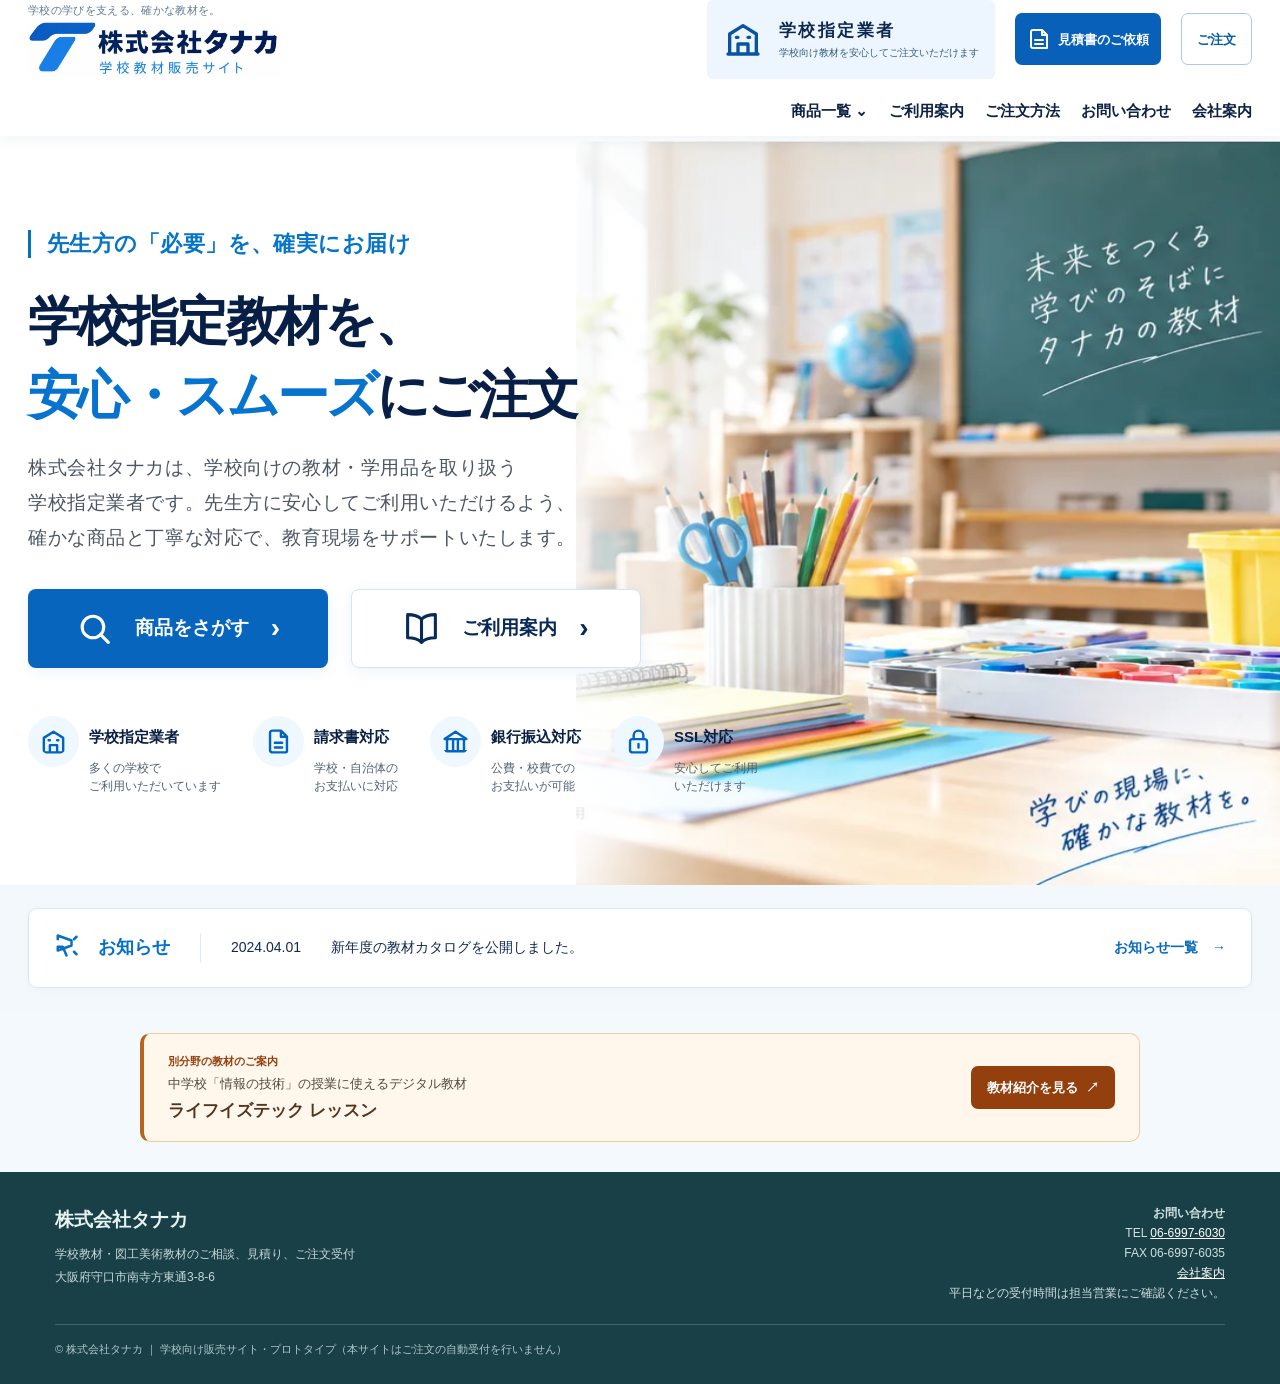
==== commit 9b53e718: "Refresh homepage CSS for distinct ICT lesson feature" ====
--- a/index.html
+++ b/index.html
@@ -1,4 +1,4 @@
-<!doctype html><html lang="ja"><head><meta charset="utf-8"><meta name="viewport" content="width=device-width,initial-scale=1"><meta name="theme-color" content="#0765be"><title>トップページ｜株式会社タナカ 学校教材販売サイト</title><meta name="description" content="株式会社タナカの学校向け教材販売サイト。学校向け教材の紹介・ご注文・お見積り。"><link rel="stylesheet" href="assets/site.css?v=a15ee67"><link rel="icon" type="image/x-icon" href="assets/tanaka-favicon.ico"></head><body><header class="t-header"><div class="t-width t-headrow"><a aria-label="株式会社タナカ トップ" class="t-brand" href="index.html"><span class="t-motto">学校の学びを支える、確かな教材を。</span><img alt="株式会社タナカ 学校教材販売サイト" class="t-brand-image" height="210" src="assets/logo.webp" width="960"/></a>
+<!doctype html><html lang="ja"><head><meta charset="utf-8"><meta name="viewport" content="width=device-width,initial-scale=1"><meta name="theme-color" content="#0765be"><title>トップページ｜株式会社タナカ 学校教材販売サイト</title><meta name="description" content="株式会社タナカの学校向け教材販売サイト。学校向け教材の紹介・ご注文・お見積り。"><link rel="stylesheet" href="assets/site.css?v=494137b"><link rel="icon" type="image/x-icon" href="assets/tanaka-favicon.ico"></head><body><header class="t-header"><div class="t-width t-headrow"><a aria-label="株式会社タナカ トップ" class="t-brand" href="index.html"><span class="t-motto">学校の学びを支える、確かな教材を。</span><img alt="株式会社タナカ 学校教材販売サイト" class="t-brand-image" height="210" src="assets/logo.webp" width="960"/></a>
 <div class="t-dealer"><svg aria-hidden="true" class="" fill="none" height="24" stroke="currentColor" stroke-linecap="round" stroke-linejoin="round" stroke-width="2" viewbox="0 0 24 24" width="24"><path d="M3 21h18M4 21V9l8-5 8 5v12M9 21v-6h6v6M8 11h1m6 0h1"></path></svg><span><b>学校指定業者</b><small>学校向け教材を安心してご注文いただけます</small></span></div>
 <nav aria-label="サイト内メニュー" class="t-mainnav"><a href="products/index.html">商品一覧 ⌄</a><a href="guide.html">ご利用案内</a><a href="guide.html">ご注文方法</a><a href="contact.html">お問い合わせ</a><a href="company.html">会社案内</a></nav>
 <a class="t-quote" href="order.html?mode=quote"><svg aria-hidden="true" class="" fill="none" height="24" stroke="currentColor" stroke-linecap="round" stroke-linejoin="round" stroke-width="2" viewbox="0 0 24 24" width="24"><path d="M6 3h9l5 5v13H6a2 2 0 0 1-2-2V5a2 2 0 0 1 2-2Zm9 0v5h5M8 13h8M8 17h8"></path></svg> 見積書のご依頼</a><a class="t-order" href="order.html?mode=order">ご注文</a>
--- a/assets/site.css
+++ b/assets/site.css
@@ -231,14 +231,20 @@
 /* ロゴ上部の企業コピーと、トップ下部の補助教材リンク */
 .t-brand{flex-direction:column;align-items:flex-start;gap:3px}
 .t-motto{display:block;font-size:11px;font-weight:500;line-height:1.4;letter-spacing:.03em;color:#637b92;white-space:normal}
-.t-related{padding:6px 0 12px}
-.t-related .t-width{text-align:right}
-.t-related a{color:#64798e;font-size:11px;line-height:1.6;text-decoration:none}
-.t-related a:hover{text-decoration:underline}
+.t-related{padding:22px 0 30px}
+.t-related .t-width{max-width:1000px}
+.t-related-card{display:flex;align-items:center;justify-content:space-between;gap:20px;padding:18px 24px;border:1px solid #efcda3;border-left:4px solid #b7651d;border-radius:10px;background:#fff7eb}
+.t-related-body{min-width:0}
+.t-related-label{display:block;font-size:11px;font-weight:800;color:#93400e;margin-bottom:4px}
+.t-related-body p{font-size:13px;line-height:1.6;color:#55483c;margin:0 0 3px}
+.t-related-body strong{display:block;color:#52351f;font-size:17px;line-height:1.5}
+.t-related-button{flex:none;display:inline-flex;align-items:center;justify-content:center;gap:8px;padding:11px 16px;border-radius:7px;background:#93400e;color:#fff;font-size:13px;font-weight:800;text-decoration:none;white-space:nowrap}
+.t-related-button:hover{background:#713008;color:#fff}
 @media(max-width:820px){
  .t-mainnav{overflow-x:visible;flex-wrap:wrap;justify-content:center;gap:8px 17px}
  .t-motto{font-size:10px}
- .t-related .t-width{text-align:center}
+ .t-related-card{flex-wrap:wrap;gap:14px;padding:16px}
+ .t-related-button{width:100%;white-space:normal}
 }
 /* トップの「学校指定教材を、」だけを途中改行させない */
 .t-hero h1 .t-headline-unit{display:inline-block;white-space:nowrap}
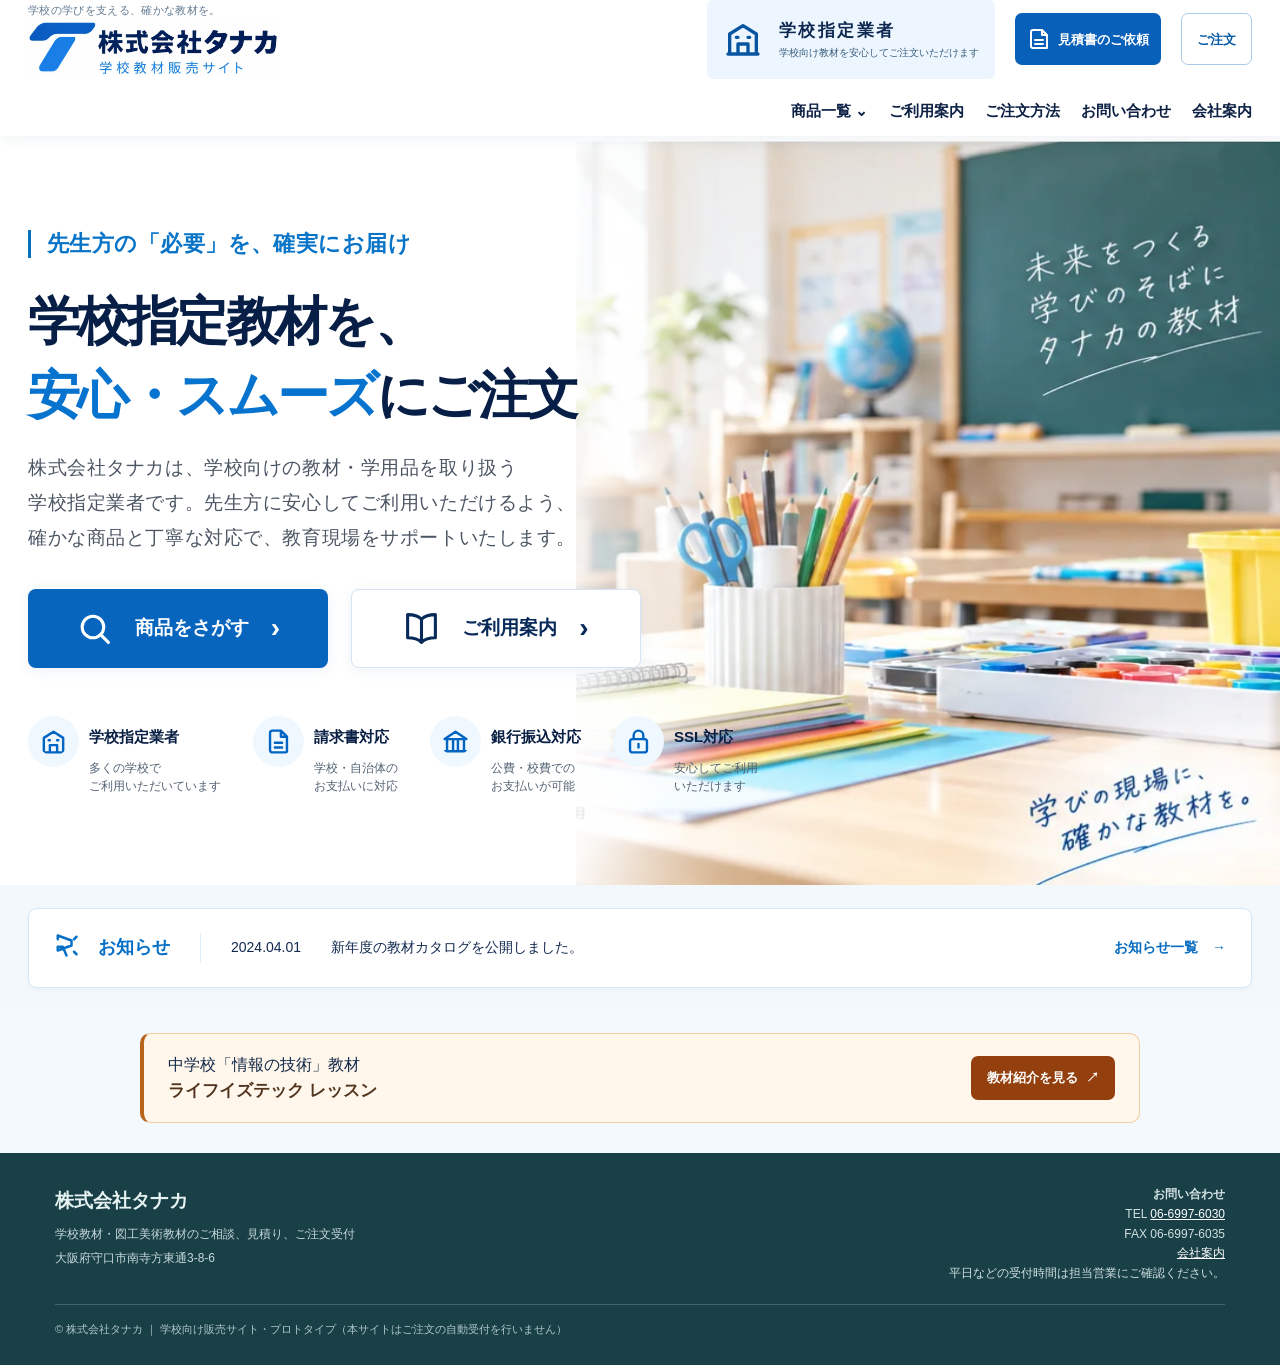
==== commit 8aff2eaa: "Remove unnecessary related-materials label and shorten ICT banner text" ====
--- a/index.html
+++ b/index.html
@@ -8,4 +8,4 @@
 <div><svg aria-hidden="true" class="" fill="none" height="24" stroke="currentColor" stroke-linecap="round" stroke-linejoin="round" stroke-width="2" viewbox="0 0 24 24" width="24"><path d="M7 3h7l5 5v13H7a2 2 0 0 1-2-2V5a2 2 0 0 1 2-2zM14 3v5h5M9 13h6M9 17h6"></path></svg><span><b>請求書対応</b><small>学校・自治体の<br/>お支払いに対応</small></span></div>
 <div><svg aria-hidden="true" class="" fill="none" height="24" stroke="currentColor" stroke-linecap="round" stroke-linejoin="round" stroke-width="2" viewbox="0 0 24 24" width="24"><path d="M3 10h18L12 4l-9 6ZM5 10v9M10 10v9M14 10v9M19 10v9M3 20h18"></path></svg><span><b>銀行振込対応</b><small>公費・校費での<br/>お支払いが可能</small></span></div>
 <div><svg aria-hidden="true" class="" fill="none" height="24" stroke="currentColor" stroke-linecap="round" stroke-linejoin="round" stroke-width="2" viewbox="0 0 24 24" width="24"><rect height="11" rx="2" width="14" x="5" y="10"></rect><path d="M8 10V7a4 4 0 1 1 8 0v3M12 14v3"></path></svg><span><b>SSL対応</b><small>安心してご利用<br/>いただけます</small></span></div>
-</div></div></div></section><section aria-label="お知らせ" class="t-notice"><div class="t-width"><div class="t-noticebar"><strong><svg aria-hidden="true" class="" fill="none" height="24" stroke="currentColor" stroke-linecap="round" stroke-linejoin="round" stroke-width="2" viewbox="0 0 24 24" width="24"><path d="M3 11v3l11-4V6L3 2v3M3 11h4l3 7M16 5l2-2M16 15l2 2"></path></svg> お知らせ</strong><span>2024.04.01</span><span class="t-noticecopy">新年度の教材カタログを公開しました。</span><a href="news.html">お知らせ一覧　→</a></div></div></section><aside class="t-related" aria-label="ICT教材のご案内"><div class="t-width"><div class="t-related-card"><div class="t-related-body"><span class="t-related-label">別分野の教材のご案内</span><p>中学校「情報の技術」の授業に使えるデジタル教材</p><strong>ライフイズテック レッスン</strong></div><a class="t-related-button" href="https://tanaka-kyouzai.jp/lifeistech/" target="_blank" rel="noopener noreferrer">教材紹介を見る <span aria-hidden="true">↗</span></a></div></div></aside></main><footer class="footer" id="contact"><div class="wrap"><div class="footer-grid"><div><h3>株式会社タナカ</h3><p>学校教材・図工美術教材のご相談、見積り、ご注文受付<br/>大阪府守口市南寺方東通3-8-6</p></div><div class="footmeta"><strong>お問い合わせ</strong><br/>TEL <a href="tel:0669976030">06-6997-6030</a><br/>FAX 06-6997-6035<br/><a href="company.html">会社案内</a><br/>平日などの受付時間は担当営業にご確認ください。</div></div><div class="footbottom">© 株式会社タナカ ｜ 学校向け販売サイト・プロトタイプ（本サイトはご注文の自動受付を行いません）</div></div></footer></body></html>+</div></div></div></section><section aria-label="お知らせ" class="t-notice"><div class="t-width"><div class="t-noticebar"><strong><svg aria-hidden="true" class="" fill="none" height="24" stroke="currentColor" stroke-linecap="round" stroke-linejoin="round" stroke-width="2" viewbox="0 0 24 24" width="24"><path d="M3 11v3l11-4V6L3 2v3M3 11h4l3 7M16 5l2-2M16 15l2 2"></path></svg> お知らせ</strong><span>2024.04.01</span><span class="t-noticecopy">新年度の教材カタログを公開しました。</span><a href="news.html">お知らせ一覧　→</a></div></div></section><aside class="t-related" aria-label="ICT教材のご案内"><div class="t-width"><div class="t-related-card"><div class="t-related-body"><span>中学校「情報の技術」教材</span><strong>ライフイズテック レッスン</strong></div><a class="t-related-button" href="https://tanaka-kyouzai.jp/lifeistech/" target="_blank" rel="noopener noreferrer">教材紹介を見る <span aria-hidden="true">↗</span></a></div></div></aside></main><footer class="footer" id="contact"><div class="wrap"><div class="footer-grid"><div><h3>株式会社タナカ</h3><p>学校教材・図工美術教材のご相談、見積り、ご注文受付<br/>大阪府守口市南寺方東通3-8-6</p></div><div class="footmeta"><strong>お問い合わせ</strong><br/>TEL <a href="tel:0669976030">06-6997-6030</a><br/>FAX 06-6997-6035<br/><a href="company.html">会社案内</a><br/>平日などの受付時間は担当営業にご確認ください。</div></div><div class="footbottom">© 株式会社タナカ ｜ 学校向け販売サイト・プロトタイプ（本サイトはご注文の自動受付を行いません）</div></div></footer></body></html>
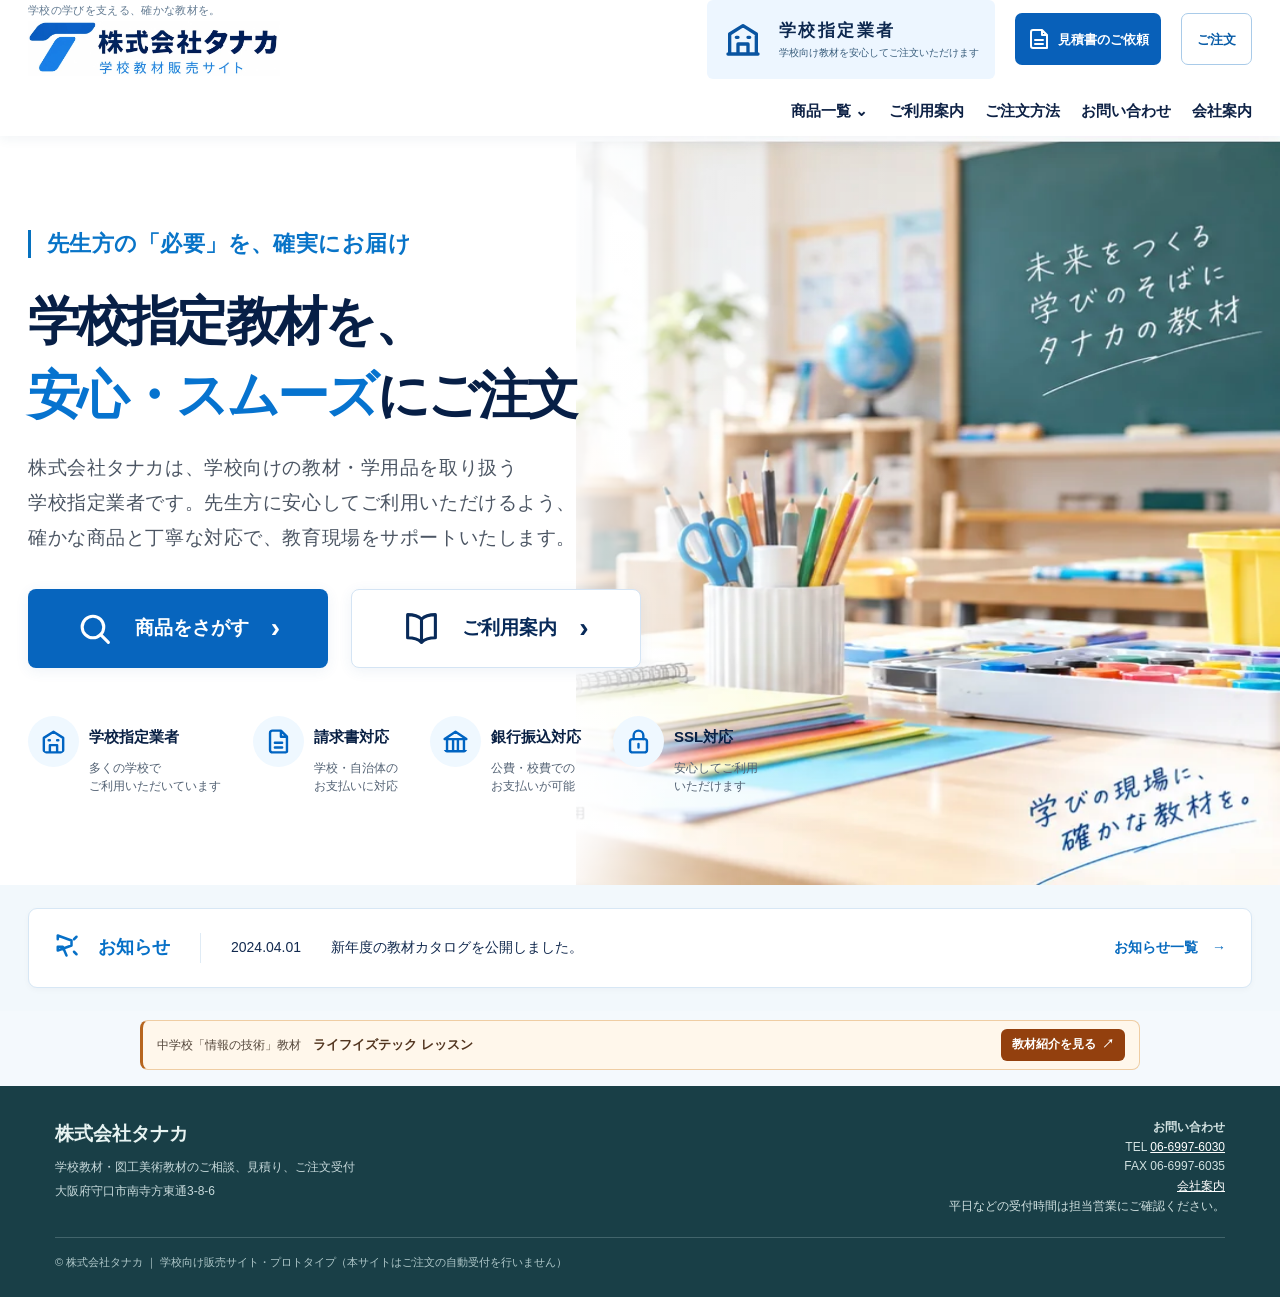
==== commit 0b41c98b: "Refresh CSS for compact ICT-related link strip" ====
--- a/index.html
+++ b/index.html
@@ -1,4 +1,4 @@
-<!doctype html><html lang="ja"><head><meta charset="utf-8"><meta name="viewport" content="width=device-width,initial-scale=1"><meta name="theme-color" content="#0765be"><title>トップページ｜株式会社タナカ 学校教材販売サイト</title><meta name="description" content="株式会社タナカの学校向け教材販売サイト。学校向け教材の紹介・ご注文・お見積り。"><link rel="stylesheet" href="assets/site.css?v=494137b"><link rel="icon" type="image/x-icon" href="assets/tanaka-favicon.ico"></head><body><header class="t-header"><div class="t-width t-headrow"><a aria-label="株式会社タナカ トップ" class="t-brand" href="index.html"><span class="t-motto">学校の学びを支える、確かな教材を。</span><img alt="株式会社タナカ 学校教材販売サイト" class="t-brand-image" height="210" src="assets/logo.webp" width="960"/></a>
+<!doctype html><html lang="ja"><head><meta charset="utf-8"><meta name="viewport" content="width=device-width,initial-scale=1"><meta name="theme-color" content="#0765be"><title>トップページ｜株式会社タナカ 学校教材販売サイト</title><meta name="description" content="株式会社タナカの学校向け教材販売サイト。学校向け教材の紹介・ご注文・お見積り。"><link rel="stylesheet" href="assets/site.css?v=3337970"><link rel="icon" type="image/x-icon" href="assets/tanaka-favicon.ico"></head><body><header class="t-header"><div class="t-width t-headrow"><a aria-label="株式会社タナカ トップ" class="t-brand" href="index.html"><span class="t-motto">学校の学びを支える、確かな教材を。</span><img alt="株式会社タナカ 学校教材販売サイト" class="t-brand-image" height="210" src="assets/logo.webp" width="960"/></a>
 <div class="t-dealer"><svg aria-hidden="true" class="" fill="none" height="24" stroke="currentColor" stroke-linecap="round" stroke-linejoin="round" stroke-width="2" viewbox="0 0 24 24" width="24"><path d="M3 21h18M4 21V9l8-5 8 5v12M9 21v-6h6v6M8 11h1m6 0h1"></path></svg><span><b>学校指定業者</b><small>学校向け教材を安心してご注文いただけます</small></span></div>
 <nav aria-label="サイト内メニュー" class="t-mainnav"><a href="products/index.html">商品一覧 ⌄</a><a href="guide.html">ご利用案内</a><a href="guide.html">ご注文方法</a><a href="contact.html">お問い合わせ</a><a href="company.html">会社案内</a></nav>
 <a class="t-quote" href="order.html?mode=quote"><svg aria-hidden="true" class="" fill="none" height="24" stroke="currentColor" stroke-linecap="round" stroke-linejoin="round" stroke-width="2" viewbox="0 0 24 24" width="24"><path d="M6 3h9l5 5v13H6a2 2 0 0 1-2-2V5a2 2 0 0 1 2-2Zm9 0v5h5M8 13h8M8 17h8"></path></svg> 見積書のご依頼</a><a class="t-order" href="order.html?mode=order">ご注文</a>
--- a/assets/site.css
+++ b/assets/site.css
@@ -231,20 +231,20 @@
 /* ロゴ上部の企業コピーと、トップ下部の補助教材リンク */
 .t-brand{flex-direction:column;align-items:flex-start;gap:3px}
 .t-motto{display:block;font-size:11px;font-weight:500;line-height:1.4;letter-spacing:.03em;color:#637b92;white-space:normal}
-.t-related{padding:22px 0 30px}
+.t-related{padding:9px 0 16px}
 .t-related .t-width{max-width:1000px}
-.t-related-card{display:flex;align-items:center;justify-content:space-between;gap:20px;padding:18px 24px;border:1px solid #efcda3;border-left:4px solid #b7651d;border-radius:10px;background:#fff7eb}
-.t-related-body{min-width:0}
-.t-related-label{display:block;font-size:11px;font-weight:800;color:#93400e;margin-bottom:4px}
-.t-related-body p{font-size:13px;line-height:1.6;color:#55483c;margin:0 0 3px}
-.t-related-body strong{display:block;color:#52351f;font-size:17px;line-height:1.5}
-.t-related-button{flex:none;display:inline-flex;align-items:center;justify-content:center;gap:8px;padding:11px 16px;border-radius:7px;background:#93400e;color:#fff;font-size:13px;font-weight:800;text-decoration:none;white-space:nowrap}
+.t-related-card{display:flex;align-items:center;justify-content:space-between;gap:14px;padding:8px 14px;border:1px solid #efcda3;border-left:3px solid #b7651d;border-radius:8px;background:#fff7eb}
+.t-related-body{display:flex;flex-wrap:wrap;align-items:center;gap:4px 12px;min-width:0}
+.t-related-body span{font-size:12px;line-height:1.5;color:#55483c}
+.t-related-body strong{color:#52351f;font-size:13px;line-height:1.5}
+.t-related-button{flex:none;display:inline-flex;align-items:center;justify-content:center;gap:6px;padding:6px 11px;border-radius:6px;background:#93400e;color:#fff;font-size:12px;font-weight:800;text-decoration:none;white-space:nowrap}
 .t-related-button:hover{background:#713008;color:#fff}
 @media(max-width:820px){
  .t-mainnav{overflow-x:visible;flex-wrap:wrap;justify-content:center;gap:8px 17px}
  .t-motto{font-size:10px}
- .t-related-card{flex-wrap:wrap;gap:14px;padding:16px}
- .t-related-button{width:100%;white-space:normal}
+ .t-related-card{flex-wrap:wrap;gap:8px;padding:9px 11px}
+ .t-related-body{gap:2px 8px}
+ .t-related-button{padding:6px 10px;white-space:nowrap}
 }
 /* トップの「学校指定教材を、」だけを途中改行させない */
 .t-hero h1 .t-headline-unit{display:inline-block;white-space:nowrap}
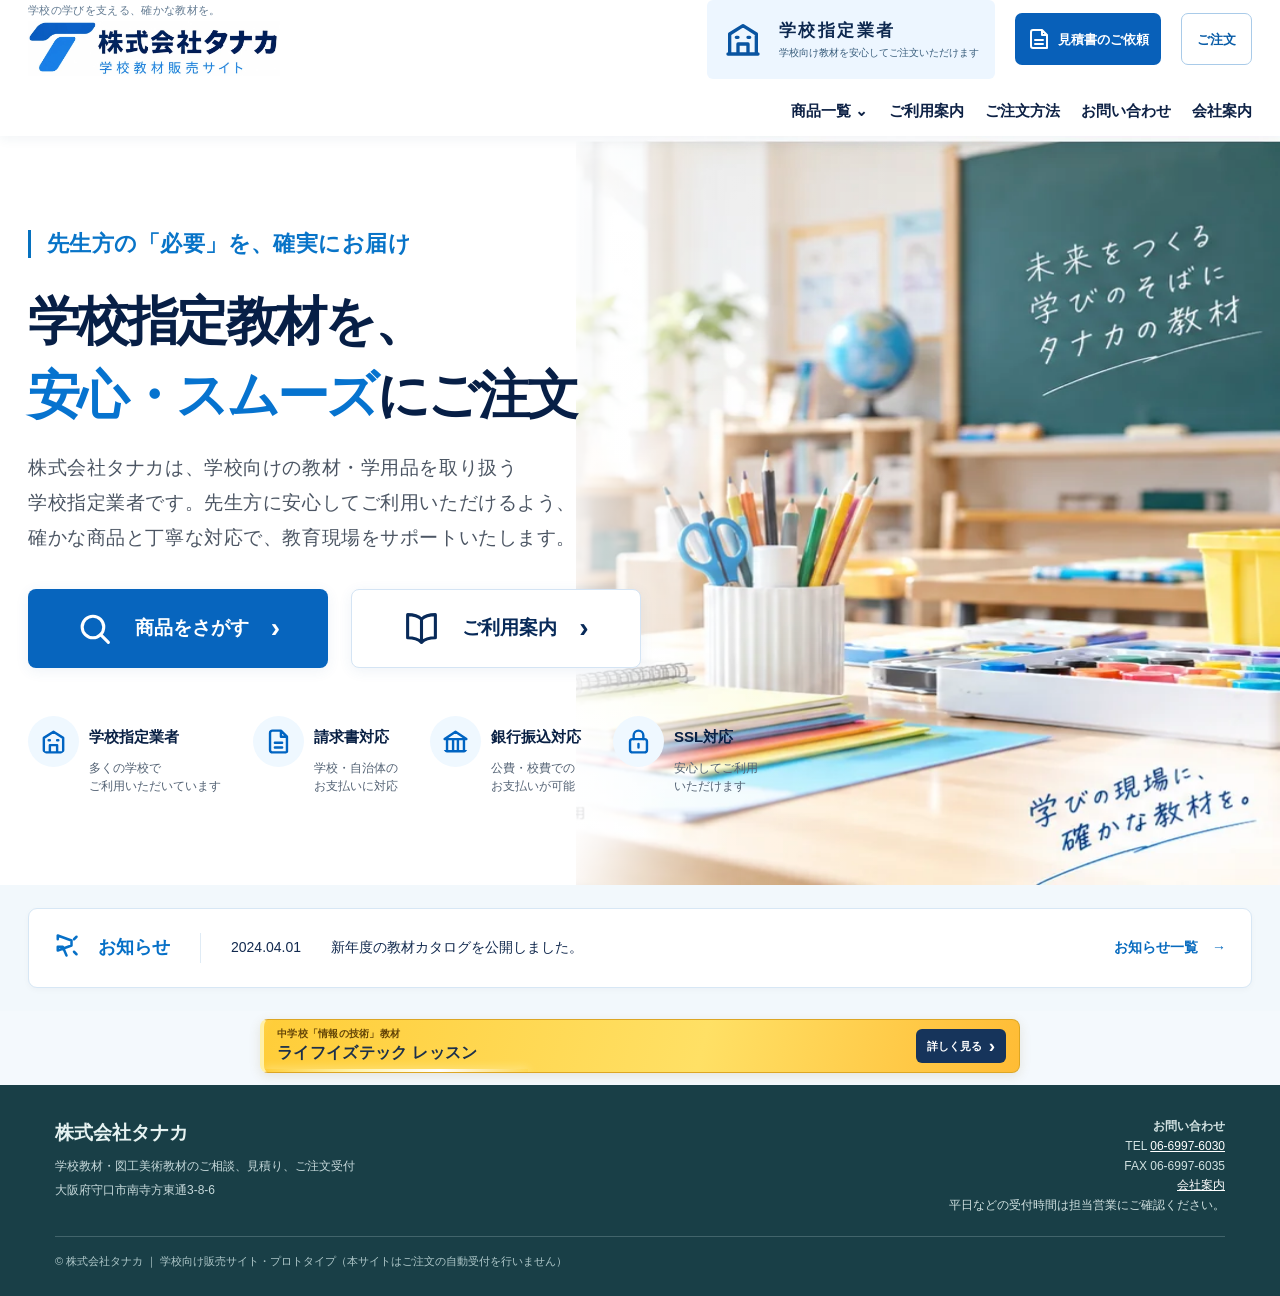
==== commit fc43dbc3: "Use provided yellow Life is Tech animation link in homepage related materials slot" ====
--- a/index.html
+++ b/index.html
@@ -1,4 +1,4 @@
-<!doctype html><html lang="ja"><head><meta charset="utf-8"><meta name="viewport" content="width=device-width,initial-scale=1"><meta name="theme-color" content="#0765be"><title>トップページ｜株式会社タナカ 学校教材販売サイト</title><meta name="description" content="株式会社タナカの学校向け教材販売サイト。学校向け教材の紹介・ご注文・お見積り。"><link rel="stylesheet" href="assets/site.css?v=3337970"><link rel="icon" type="image/x-icon" href="assets/tanaka-favicon.ico"></head><body><header class="t-header"><div class="t-width t-headrow"><a aria-label="株式会社タナカ トップ" class="t-brand" href="index.html"><span class="t-motto">学校の学びを支える、確かな教材を。</span><img alt="株式会社タナカ 学校教材販売サイト" class="t-brand-image" height="210" src="assets/logo.webp" width="960"/></a>
+<!doctype html><html lang="ja"><head><meta charset="utf-8"><meta name="viewport" content="width=device-width,initial-scale=1"><meta name="theme-color" content="#0765be"><title>トップページ｜株式会社タナカ 学校教材販売サイト</title><meta name="description" content="株式会社タナカの学校向け教材販売サイト。学校向け教材の紹介・ご注文・お見積り。"><link rel="stylesheet" href="assets/site.css?v=4122c7b"><link rel="icon" type="image/x-icon" href="assets/tanaka-favicon.ico"></head><body><header class="t-header"><div class="t-width t-headrow"><a aria-label="株式会社タナカ トップ" class="t-brand" href="index.html"><span class="t-motto">学校の学びを支える、確かな教材を。</span><img alt="株式会社タナカ 学校教材販売サイト" class="t-brand-image" height="210" src="assets/logo.webp" width="960"/></a>
 <div class="t-dealer"><svg aria-hidden="true" class="" fill="none" height="24" stroke="currentColor" stroke-linecap="round" stroke-linejoin="round" stroke-width="2" viewbox="0 0 24 24" width="24"><path d="M3 21h18M4 21V9l8-5 8 5v12M9 21v-6h6v6M8 11h1m6 0h1"></path></svg><span><b>学校指定業者</b><small>学校向け教材を安心してご注文いただけます</small></span></div>
 <nav aria-label="サイト内メニュー" class="t-mainnav"><a href="products/index.html">商品一覧 ⌄</a><a href="guide.html">ご利用案内</a><a href="guide.html">ご注文方法</a><a href="contact.html">お問い合わせ</a><a href="company.html">会社案内</a></nav>
 <a class="t-quote" href="order.html?mode=quote"><svg aria-hidden="true" class="" fill="none" height="24" stroke="currentColor" stroke-linecap="round" stroke-linejoin="round" stroke-width="2" viewbox="0 0 24 24" width="24"><path d="M6 3h9l5 5v13H6a2 2 0 0 1-2-2V5a2 2 0 0 1 2-2Zm9 0v5h5M8 13h8M8 17h8"></path></svg> 見積書のご依頼</a><a class="t-order" href="order.html?mode=order">ご注文</a>
@@ -8,4 +8,12 @@
 <div><svg aria-hidden="true" class="" fill="none" height="24" stroke="currentColor" stroke-linecap="round" stroke-linejoin="round" stroke-width="2" viewbox="0 0 24 24" width="24"><path d="M7 3h7l5 5v13H7a2 2 0 0 1-2-2V5a2 2 0 0 1 2-2zM14 3v5h5M9 13h6M9 17h6"></path></svg><span><b>請求書対応</b><small>学校・自治体の<br/>お支払いに対応</small></span></div>
 <div><svg aria-hidden="true" class="" fill="none" height="24" stroke="currentColor" stroke-linecap="round" stroke-linejoin="round" stroke-width="2" viewbox="0 0 24 24" width="24"><path d="M3 10h18L12 4l-9 6ZM5 10v9M10 10v9M14 10v9M19 10v9M3 20h18"></path></svg><span><b>銀行振込対応</b><small>公費・校費での<br/>お支払いが可能</small></span></div>
 <div><svg aria-hidden="true" class="" fill="none" height="24" stroke="currentColor" stroke-linecap="round" stroke-linejoin="round" stroke-width="2" viewbox="0 0 24 24" width="24"><rect height="11" rx="2" width="14" x="5" y="10"></rect><path d="M8 10V7a4 4 0 1 1 8 0v3M12 14v3"></path></svg><span><b>SSL対応</b><small>安心してご利用<br/>いただけます</small></span></div>
-</div></div></div></section><section aria-label="お知らせ" class="t-notice"><div class="t-width"><div class="t-noticebar"><strong><svg aria-hidden="true" class="" fill="none" height="24" stroke="currentColor" stroke-linecap="round" stroke-linejoin="round" stroke-width="2" viewbox="0 0 24 24" width="24"><path d="M3 11v3l11-4V6L3 2v3M3 11h4l3 7M16 5l2-2M16 15l2 2"></path></svg> お知らせ</strong><span>2024.04.01</span><span class="t-noticecopy">新年度の教材カタログを公開しました。</span><a href="news.html">お知らせ一覧　→</a></div></div></section><aside class="t-related" aria-label="ICT教材のご案内"><div class="t-width"><div class="t-related-card"><div class="t-related-body"><span>中学校「情報の技術」教材</span><strong>ライフイズテック レッスン</strong></div><a class="t-related-button" href="https://tanaka-kyouzai.jp/lifeistech/" target="_blank" rel="noopener noreferrer">教材紹介を見る <span aria-hidden="true">↗</span></a></div></div></aside></main><footer class="footer" id="contact"><div class="wrap"><div class="footer-grid"><div><h3>株式会社タナカ</h3><p>学校教材・図工美術教材のご相談、見積り、ご注文受付<br/>大阪府守口市南寺方東通3-8-6</p></div><div class="footmeta"><strong>お問い合わせ</strong><br/>TEL <a href="tel:0669976030">06-6997-6030</a><br/>FAX 06-6997-6035<br/><a href="company.html">会社案内</a><br/>平日などの受付時間は担当営業にご確認ください。</div></div><div class="footbottom">© 株式会社タナカ ｜ 学校向け販売サイト・プロトタイプ（本サイトはご注文の自動受付を行いません）</div></div></footer></body></html>+</div></div></div></section><section aria-label="お知らせ" class="t-notice"><div class="t-width"><div class="t-noticebar"><strong><svg aria-hidden="true" class="" fill="none" height="24" stroke="currentColor" stroke-linecap="round" stroke-linejoin="round" stroke-width="2" viewbox="0 0 24 24" width="24"><path d="M3 11v3l11-4V6L3 2v3M3 11h4l3 7M16 5l2-2M16 15l2 2"></path></svg> お知らせ</strong><span>2024.04.01</span><span class="t-noticecopy">新年度の教材カタログを公開しました。</span><a href="news.html">お知らせ一覧　→</a></div></div></section><aside class="lit-banner" aria-label="ライフイズテック教材のご案内">
+  <a class="lit-banner__link" href="https://tanaka-kyouzai.jp/lifeistech/" target="_blank" rel="noopener noreferrer">
+    <span class="lit-banner__text">
+      <span class="lit-banner__label">中学校「情報の技術」教材</span>
+      <strong class="lit-banner__title"><span>ライフイズテック</span> <span>レッスン</span></strong>
+    </span>
+    <span class="lit-banner__button">詳しく見る <span class="lit-banner__arrow" aria-hidden="true">›</span></span>
+  </a>
+</aside></main><footer class="footer" id="contact"><div class="wrap"><div class="footer-grid"><div><h3>株式会社タナカ</h3><p>学校教材・図工美術教材のご相談、見積り、ご注文受付<br/>大阪府守口市南寺方東通3-8-6</p></div><div class="footmeta"><strong>お問い合わせ</strong><br/>TEL <a href="tel:0669976030">06-6997-6030</a><br/>FAX 06-6997-6035<br/><a href="company.html">会社案内</a><br/>平日などの受付時間は担当営業にご確認ください。</div></div><div class="footbottom">© 株式会社タナカ ｜ 学校向け販売サイト・プロトタイプ（本サイトはご注文の自動受付を行いません）</div></div></footer></body></html>
--- a/assets/site.css
+++ b/assets/site.css
@@ -1,10 +1,9 @@
-
-:root{--ink:#1b3440;--muted:#627780;--line:#dce6e7;--brand:#17636b;--brand-dark:#0c484f;--brand-pale:#e6f2f0;--bg:#f7f9f9;--soft:#eef5f4;--focus:#edba57;--red:#b24032;--white:#fff;--shadow:0 10px 28px rgba(23,66,72,.06)}
-*{box-sizing:border-box}html{scroll-behavior:smooth;scroll-padding-top:98px}body{margin:0;background:var(--bg);color:var(--ink);font-family:-apple-system,BlinkMacSystemFont,"Hiragino Kaku Gothic ProN","Yu Gothic",Meiryo,sans-serif;line-height:1.66;overflow-wrap:break-word}h1,h2,h3,p{margin:0}button,input,textarea,select{font:inherit}button{cursor:pointer}a{color:var(--brand)}a:hover{text-decoration-thickness:2px}img{max-width:100%}input,select,textarea{color:var(--ink)}input:focus-visible,button:focus-visible,a:focus-visible,select:focus-visible,textarea:focus-visible{outline:3px solid var(--focus);outline-offset:2px}button:disabled{cursor:not-allowed;opacity:.48}.wrap{width:min(1170px,calc(100% - 42px));margin-inline:auto}.micro{font-size:12px;color:var(--muted)}.label{display:inline-flex;align-items:center;border:1px solid #bee0dd;border-radius:100px;padding:3px 11px;color:#175b63;background:#eef8f5;font-size:12px;font-weight:700;letter-spacing:.04em}.topstrip{background:#123d46;color:#e5f4f3;font-size:12px;padding:7px 0}.stripflex{display:flex;justify-content:space-between;align-items:center;gap:20px}.topstrip a{color:#e5f4f3;text-decoration:none}.header{background:#fff;border-bottom:1px solid var(--line);position:sticky;top:0;z-index:30}.headin{min-height:78px;display:flex;align-items:center;gap:26px}.logo{display:flex;align-items:center;gap:11px;text-decoration:none;color:var(--ink);white-space:nowrap}.logo-mark{display:grid;place-items:center;width:45px;height:45px;border-radius:13px;background:var(--brand);color:#fff;font-size:27px;font-weight:900;box-shadow:inset 0 -4px 0 rgba(0,0,0,.12)}.brandname{display:block;font-size:22px;letter-spacing:.11em;line-height:1.25;font-weight:900}.brandcaption{display:block;color:var(--muted);font-size:10px;letter-spacing:.09em}.nav{display:flex;align-items:center;gap:25px;margin-left:auto}.nav a{text-decoration:none;color:#314e57;font-size:14px;font-weight:700;white-space:nowrap}.nav a:hover{color:var(--brand)}.cartnav{border:0;background:var(--brand);color:white;display:flex;align-items:center;gap:9px;padding:11px 18px;border-radius:10px;font-weight:800;white-space:nowrap}.count{display:grid;place-items:center;min-width:23px;height:23px;padding:0 5px;border-radius:12px;background:white;color:var(--brand);font-size:12px}.trialbar{background:#fff3d7;border-bottom:1px solid #efdfa9;color:#725c30;text-align:center;font-size:12px;font-weight:700;padding:7px 18px}.hero{padding:44px 0 34px;background:linear-gradient(115deg,#f1f7f5 2%,#e4f2ef 60%,#e9f5f4 100%);border-bottom:1px solid #e0e9e8}.hero-layout{display:grid;grid-template-columns:1.2fr .85fr;align-items:center;gap:45px}.hero .eyebrow{display:flex;align-items:center;gap:8px;margin-bottom:17px;font-weight:800;color:var(--brand);font-size:13px}.hero .eyebrow:before{content:"";width:23px;height:3px;border-radius:5px;background:var(--brand)}.hero h1{font-size:clamp(28px,3.2vw,44px);line-height:1.34;letter-spacing:.015em;font-weight:900}.hero h1 em{font-style:normal;color:var(--brand)}.hero .lead{font-size:15px;line-height:1.95;margin-top:17px;color:#49636b}.actions{display:flex;align-items:center;flex-wrap:wrap;gap:11px;margin-top:24px}.btn{border-radius:10px;display:inline-flex;align-items:center;justify-content:center;gap:7px;min-height:46px;padding:10px 19px;border:1px solid transparent;text-decoration:none;font-weight:800;font-size:14px;line-height:1.3;white-space:normal;text-align:center}.btn-primary{background:var(--brand);color:white}.btn-primary:hover{background:var(--brand-dark);color:#fff}.btn-secondary{background:#fff;color:var(--brand);border-color:#b6d3d1}.btn-secondary:hover{background:#f5fbf9}.btn-ghost{background:transparent;color:var(--brand);border:1px solid #c3d8d7}.btn-white{background:#fff;border:1px solid #d7e5e3;color:var(--brand)}.btn-small{min-height:36px;padding:7px 13px;font-size:12px;border-radius:8px}.hero-highlights{display:flex;gap:17px;flex-wrap:wrap;margin-top:23px;color:#3e5b62;font-size:12px;font-weight:700}.hero-highlights span:before{content:"✓";color:#20837b;font-weight:900;margin-right:6px}.hero-card{background:#fff;border:1px solid #dfebe9;box-shadow:var(--shadow);border-radius:18px;padding:18px}.hc-top{display:flex;justify-content:space-between;align-items:center;gap:8px;font-size:13px;font-weight:800}.hc-top small{color:var(--brand);font-size:11px;background:#eaf5f2;border-radius:99px;padding:4px 9px}.hc-photo{display:flex;gap:10px;align-items:center;padding:15px 8px 13px;min-height:170px}.hc-photo .photo-wrap{width:44%;height:157px;position:relative;flex:none}.hc-photo .photo-wrap img{object-fit:contain;width:100%;height:100%;position:absolute;inset:0}.hc-photo .photo-wrap .photo-real{opacity:0;transition:opacity .2s;background:#fff}.hc-photo strong{display:block;font-size:16px;line-height:1.55}.hc-photo p{font-size:12px;color:var(--muted);margin-top:7px}.hc-lines{border-top:1px solid var(--line);padding-top:12px;display:grid;gap:8px}.hc-line{display:flex;justify-content:space-between;font-size:12px;color:#4a626a}.hc-line strong{color:var(--ink)}.hc-total{padding:9px 11px;background:#edf6f3;border-radius:9px;display:flex;justify-content:space-between;align-items:center;color:var(--brand);font-size:13px;font-weight:800}.hc-total strong{font-size:18px}.section{padding:53px 0}.section-head{display:flex;align-items:end;justify-content:space-between;gap:20px;margin-bottom:21px}.kicker{font-size:12px;color:var(--brand);font-weight:900;letter-spacing:.08em;margin-bottom:5px}.section h2{font-size:clamp(23px,2.4vw,30px);letter-spacing:-.02em;line-height:1.42}.section-desc{font-size:13px;color:var(--muted);margin-top:7px}.catalog-tools{display:flex;gap:10px;align-items:center;margin-bottom:20px}.search{flex:1;position:relative}.search input{background:#fff;border:1px solid var(--line);border-radius:10px;height:48px;width:100%;padding:11px 16px 11px 43px}.search:before{content:"⌕";position:absolute;left:14px;top:2px;font-size:31px;color:#718f92}.searchhint{font-size:13px;color:#718089;white-space:nowrap}.product-grid{display:grid;grid-template-columns:repeat(3,minmax(0,1fr));gap:16px}.product{background:#fff;border:1px solid var(--line);border-radius:14px;overflow:hidden;box-shadow:0 3px 15px rgba(20,69,72,.025);display:flex;flex-direction:column}.product:hover{border-color:#b4d1cb}.product-img{background:#fff;border-bottom:1px solid #edf1f1;height:218px;padding:15px;position:relative;display:grid;place-items:center}.product-img img{height:calc(100% - 24px);width:calc(100% - 30px);position:absolute;inset:12px 15px;object-fit:contain}.product-img .photo-real{opacity:0;transition:opacity .2s;background:#fff}.product-badge{position:absolute;z-index:2;top:11px;left:11px;background:#dff1e8;color:#176359;border-radius:5px;padding:3px 8px;font-size:11px;font-weight:800}.product-badge.alt{background:#f5eddd;color:#86682f}.prod-body{padding:17px 18px 19px;display:flex;flex-direction:column;flex:1}.prod-maker{font-size:11px;letter-spacing:.02em;color:var(--muted);margin-bottom:7px}.prod-title{font-size:17px;font-weight:900;line-height:1.48;min-height:50px}.prod-desc{font-size:12px;color:#607780;line-height:1.7;margin:7px 0 14px;min-height:41px}.prod-bottom{margin-top:auto}.prod-price{font-weight:900;font-size:24px;color:var(--ink);line-height:1.2}.prod-price small{font-size:12px;margin-left:2px}.price-note{color:#70858b;font-size:11px;line-height:1.5;margin:5px 0 13px}.prod-action{display:flex;gap:9px}.prod-action .btn{flex:1;padding-inline:11px}.prod-link{margin-top:10px;display:inline-block;font-size:12px}.zero-results{padding:36px 20px;text-align:center;border:1px dashed #bdcdcd;background:#fff;border-radius:12px;color:var(--muted);display:none}.helper{background:#fff;border:1px solid var(--line);border-radius:17px;box-shadow:var(--shadow);padding:26px}.helper-layout{display:grid;grid-template-columns:1fr 1fr;gap:29px}.helptext{padding-right:8px}.helptext h3{font-size:22px;line-height:1.5;margin-bottom:10px}.helptext p{color:var(--muted);font-size:13px}.step-mini{display:flex;gap:8px;align-items:center;font-weight:700;font-size:13px;color:#566f75;margin-top:18px}.step-mini span{display:grid;place-items:center;width:25px;height:25px;border-radius:50%;background:#e9f3f0;color:var(--brand);font-size:12px}.class-ui{background:#f8fbfa;border:1px solid #dce9e7;border-radius:12px;padding:17px}.fieldlabel{display:block;font-size:13px;font-weight:800;margin-bottom:6px}.fieldhint{font-size:11px;color:#6b8288;margin-top:4px}.field{width:100%;height:45px;padding:8px 12px;background:white;border:1px solid #cddbdc;border-radius:8px}.field:focus{border-color:var(--brand)}textarea.field{height:auto;min-height:89px;resize:vertical}.class-head{display:grid;grid-template-columns:minmax(0,1fr) minmax(0,1fr) 100px 36px;gap:8px;font-size:11px;font-weight:700;color:var(--muted);margin:13px 0 6px}.class-row{display:grid;grid-template-columns:minmax(0,1fr) minmax(0,1fr) 100px 36px;gap:8px;align-items:center;margin-top:7px}.class-row .field{height:40px}.tiny-delete{width:34px;height:34px;border-radius:8px;border:1px solid #d4dfdf;background:white;color:#8a5150;font-size:20px;line-height:1}.class-add{background:transparent;border:0;color:var(--brand);font-weight:800;font-size:12px;padding:12px 0}.class-meta{display:flex;flex-wrap:wrap;align-items:center;gap:10px;margin:5px 0 12px}.class-meta label{display:flex;align-items:center;gap:8px;font-size:13px;font-weight:700}.class-meta input{width:90px;height:38px}.estimate{border-top:1px dashed #cadcda;margin-top:12px;padding-top:14px;display:flex;justify-content:space-between;align-items:center;gap:12px}.estimate .nums{font-weight:900;color:var(--brand);font-size:24px}.estimate .fieldhint{margin:0}.apply-controls{display:grid;grid-template-columns:1fr auto;gap:8px;margin-top:12px}.apply-controls .btn{min-height:45px}.order-section{background:#eef4f3;border-top:1px solid #dfeae8;border-bottom:1px solid #dfeae8}.order-layout{display:grid;grid-template-columns:minmax(0,1.5fr) minmax(300px,.9fr);gap:24px;align-items:start}.orderpanel{background:#fff;border:1px solid var(--line);border-radius:15px;box-shadow:var(--shadow);padding:25px}.orderpanel h3{font-size:18px;font-weight:900;margin-bottom:14px}.order-list{display:grid;gap:0}.emptycart{padding:34px 12px;text-align:center;color:#6c858b;border:1px dashed #cbdddc;border-radius:10px;background:#fbfdfd}.emptycart strong{display:block;font-size:15px;margin-bottom:7px;color:#46636b}.cartline{display:grid;grid-template-columns:72px 1fr auto;align-items:center;gap:12px;border-bottom:1px solid #edf2f0;padding:13px 0}.cartline img{width:72px;height:72px;object-fit:contain;border-radius:8px;border:1px solid #e9efec}.cartname{font-weight:800;font-size:13px;line-height:1.45}.cartcode{font-size:11px;color:var(--muted);margin:3px 0}.carttotal{margin-top:17px;padding-top:14px;display:flex;justify-content:space-between;align-items:baseline;gap:10px}.carttotal strong{font-size:26px;color:var(--brand);letter-spacing:-.02em}.cartmeta{font-size:11px;line-height:1.8;color:var(--muted)}.ordersummary{background:#f4faf7;border-radius:11px;padding:16px;border:1px solid #dceae4}.ordersummary p{font-size:12px;color:#607880}.ordersummary h3{margin:0 0 7px}.ordersummary .btn{width:100%;margin-top:16px}.inline-link{background:none;border:0;color:var(--brand);font-weight:800;text-decoration:underline;cursor:pointer;padding:0;font-size:12px}.formarea{margin-top:24px}.formarea .headsmall{display:flex;gap:10px;align-items:center;padding-bottom:12px;border-bottom:1px solid var(--line);margin-bottom:17px}.headsmall span{background:var(--brand);color:white;font-size:12px;display:grid;place-items:center;width:25px;height:25px;border-radius:50%;font-weight:800}.form-grid{display:grid;grid-template-columns:1fr 1fr;gap:17px 16px}.full{grid-column:1/-1}.required{font-style:normal;background:#fcecea;color:#b34437;font-size:10px;border-radius:4px;padding:2px 5px;margin-left:6px;vertical-align:1px}.optional{font-size:10px;color:#7b9194;margin-left:5px}.choicegrid{display:grid;grid-template-columns:1fr 1fr;gap:10px}.choice{display:flex;align-items:flex-start;gap:9px;border:1px solid #cedfdd;border-radius:9px;padding:12px 13px;background:#fff;cursor:pointer;font-size:13px;min-height:48px}.choice:has(input:checked){background:#eaf5f2;border-color:#4a9990;box-shadow:inset 0 0 0 1px #4a9990}.choice input{accent-color:var(--brand);width:16px;height:16px;margin:2px 0 0;flex:none}.choice small{display:block;color:#5d757b;font-size:11px;font-weight:400}.consent{display:flex;align-items:flex-start;gap:10px;background:#f8faf9;border-radius:9px;padding:14px;font-size:12px;margin-top:15px}.consent input{flex:none;margin-top:4px;accent-color:var(--brand);width:16px;height:16px}.submit-bar{display:flex;flex-wrap:wrap;align-items:center;gap:12px;margin-top:20px}.submit-bar .btn{min-height:52px;font-size:15px;flex:1}.submit-bar .micro{text-align:center;width:100%}.process-grid{display:grid;grid-template-columns:repeat(3,1fr);gap:15px}.process-step{padding:21px;background:#fff;border:1px solid var(--line);border-radius:13px}.process-step .num{width:33px;height:33px;display:grid;place-items:center;background:#e9f5f1;border-radius:9px;font-weight:900;color:var(--brand);margin-bottom:12px}.process-step h3{font-size:16px;margin-bottom:7px}.process-step p{font-size:12px;color:var(--muted)}.footer{background:#193f47;color:#e7f3f2;padding:32px 0 26px}.footer-grid{display:grid;grid-template-columns:1fr auto;gap:20px}.footer h3{font-size:19px;margin-bottom:7px}.footer p{font-size:12px;color:#c7d9db;line-height:1.95}.footer a{color:#fff}.footer .footmeta{text-align:right;font-size:12px;color:#d1e1e1}.footbottom{border-top:1px solid #42646b;margin-top:20px;padding-top:15px;color:#afc8ca;font-size:11px}.toast{position:fixed;bottom:22px;left:50%;transform:translate(-50%,16px);background:#153f48;color:white;padding:11px 19px;border-radius:9px;box-shadow:0 10px 28px rgba(0,0,0,.2);font-size:13px;font-weight:700;opacity:0;pointer-events:none;z-index:100;transition:.2s}.toast.on{opacity:1;transform:translate(-50%,0)}.modal{position:fixed;inset:0;z-index:60;display:none;background:rgba(9,34,37,.66);padding:18px;overflow:auto;align-items:flex-start;justify-content:center}.modal.open{display:flex}.modal-card{background:#fff;border-radius:16px;max-width:800px;width:100%;box-shadow:0 18px 70px rgba(0,0,0,.21);overflow:hidden;margin:26px auto 50px}.modal-top{background:#eef6f3;border-bottom:1px solid #dce7e4;padding:20px 24px;display:flex;justify-content:space-between;gap:12px;align-items:flex-start}.modal-top h2{font-size:21px}.modal-top p{font-size:12px;color:var(--muted);margin-top:4px}.close-modal{border:1px solid #cbdcd7;background:#fff;border-radius:8px;width:37px;height:37px;color:var(--ink);font-size:23px}.modal-body{padding:22px 24px}.review-status{background:#fff4db;border:1px solid #efd49a;padding:11px 13px;border-radius:8px;color:#785b28;font-size:12px;font-weight:700;margin-bottom:20px}.review-section{margin:16px 0}.review-section h3{font-size:14px;margin-bottom:7px;border-bottom:1px solid #dce5e4;padding-bottom:6px} .review-list{display:grid;grid-template-columns:repeat(2,minmax(0,1fr));gap:6px 17px;font-size:12px;margin:0}.review-item{display:grid;grid-template-columns:104px minmax(0,1fr);gap:8px;align-items:baseline;min-width:0;padding:4px 0;border-bottom:1px solid #edf1f0}.review-item dt{color:var(--muted)}.review-item dd{margin:0;white-space:pre-wrap;overflow-wrap:anywhere;min-width:0}.review-item.wide{grid-column:1/-1}.review-item.wide dd{min-width:0}.alloc-table{width:100%;border-collapse:collapse;font-size:12px;margin:5px 0 9px}.alloc-table td,.alloc-table th{padding:6px 7px;border-bottom:1px solid #e0eae7;text-align:left}.alloc-table th{background:#f5f9f7;color:#49666d}.alloc-table .num{text-align:right;white-space:nowrap}.alloc-product{font-size:12px;font-weight:800;color:var(--brand);margin:13px 0 4px}.alloc-state{font-size:11px;color:var(--brand);margin-top:3px}.alloc-state.warning{color:var(--red)}.review-table{width:100%;border-collapse:collapse;font-size:12px}.review-table th,.review-table td{border-bottom:1px solid #e4ebea;padding:8px 5px;text-align:left}.review-table th{color:#526c71;background:#f7faf9}.review-table td.num{text-align:right;white-space:nowrap}.review-price{text-align:right;margin-top:11px;font-size:15px;font-weight:900}.modal-actions{display:flex;flex-wrap:wrap;gap:9px;margin-top:25px}.modal-actions .btn{flex:1}.modal-notice{font-size:11px;color:var(--muted);margin-top:11px}.noshow{display:none!important}#printSheet{display:none}.requiredError{color:var(--red);font-size:12px;font-weight:700;margin-top:8px}.muted{color:var(--muted)}
-@media(max-width:980px){.nav{gap:15px}.nav a{font-size:12px}.hero-layout{gap:20px}.helper-layout,.order-layout{grid-template-columns:1fr}.helper-layout{gap:20px}.order-sidebar{order:-1}.product-img{height:195px}.prod-title{font-size:15px}.prod-body{padding:15px}.carttotal strong{font-size:23px}}
-@media(max-width:680px){html{scroll-padding-top:82px}.wrap{width:min(100% - 28px,1170px)}.topstrip .stripnote{display:none}.headin{min-height:65px;gap:11px}.logo-mark{width:38px;height:38px;border-radius:10px;font-size:23px}.brandname{font-size:18px}.brandcaption{font-size:9px}.nav{display:none}.cartnav{margin-left:auto;padding:8px 11px;gap:5px;font-size:12px;min-height:39px}.hero{padding:34px 0 26px}.hero-layout{grid-template-columns:1fr;gap:19px}.hero .lead{font-size:13px}.hero-card{padding:13px}.hc-photo{padding:8px 6px}.hc-photo .photo-wrap{height:125px}.hc-photo strong{font-size:14px}.section{padding:35px 0}.section-head{align-items:start;flex-direction:column;gap:9px}.catalog-tools{display:block}.searchhint{display:none}.product-grid{grid-template-columns:1fr;gap:12px}.product{display:grid;grid-template-columns:128px 1fr;min-height:211px}.product-img{height:100%;min-height:211px;padding:8px;border-right:1px solid #edf2f0;border-bottom:0}.product-badge{font-size:9px;top:7px;left:6px;padding:2px 5px}.prod-body{padding:12px 13px}.prod-maker{margin-bottom:4px;font-size:10px}.prod-title{font-size:14px;min-height:unset}.prod-desc{font-size:11px;min-height:unset;margin:5px 0 8px}.prod-price{font-size:20px}.price-note{font-size:10px;margin:4px 0 9px}.prod-action .btn{padding:7px 9px;font-size:12px;min-height:38px}.prod-link{margin-top:5px;font-size:11px}.helper{padding:18px 14px}.helptext h3{font-size:19px}.class-ui{padding:13px}.class-head,.class-row{grid-template-columns:minmax(0,1fr) minmax(0,1fr) 79px 31px;gap:5px}.class-row .field{padding:6px 5px;font-size:13px}.class-head{font-size:10px}.review-list{grid-template-columns:1fr;gap:2px}.review-item{grid-template-columns:112px minmax(0,1fr)}.class-meta input{width:76px}.apply-controls{grid-template-columns:1fr}.orderpanel{padding:19px 14px}.form-grid{grid-template-columns:1fr;gap:15px}.choicegrid{grid-template-columns:1fr 1fr}.cartline{grid-template-columns:55px 1fr auto;gap:8px}.cartline img{width:55px;height:55px}.cartname{font-size:11px}.cartcode{font-size:10px}.process-grid{grid-template-columns:1fr}.footer-grid{grid-template-columns:1fr}.footer .footmeta{text-align:left}.modal{padding:8px}.modal-card{margin:11px auto 40px}.modal-top,.modal-body{padding:16px}.review-list{grid-template-columns:104px 1fr}.modal-actions .btn{min-width:40%;font-size:12px}.review-table{font-size:11px}.review-table th,.review-table td{padding:6px 3px}}
+:root{--ink:#122849;--muted:#53687f;--line:#d6e5f2;--brand:#0767bf;--brand-dark:#07518f;--bg:#f4f9fd;--focus:#edba57;--red:#b24032;--shadow:0 10px 30px rgba(30,67,116,.07)}
+*{box-sizing:border-box}html{scroll-behavior:smooth;scroll-padding-top:98px}body{margin:0;background:var(--bg);color:var(--ink);font-family:-apple-system,BlinkMacSystemFont,"Hiragino Kaku Gothic ProN","Yu Gothic",Meiryo,sans-serif;line-height:1.66;overflow-wrap:break-word}h1,h2,h3,p{margin:0}button,input,textarea,select{font:inherit}button{cursor:pointer}a{color:var(--brand)}a:hover{text-decoration-thickness:2px}img{max-width:100%}input,select,textarea{color:var(--ink)}input:focus-visible,button:focus-visible,a:focus-visible,select:focus-visible,textarea:focus-visible{outline:3px solid var(--focus);outline-offset:2px}button:disabled{cursor:not-allowed;opacity:.48}.wrap{width:min(1170px,calc(100% - 42px));margin-inline:auto}.micro{font-size:12px;color:var(--muted)}.label{display:inline-flex;align-items:center;border:1px solid #bee0dd;border-radius:100px;padding:3px 11px;font-size:12px;font-weight:700;letter-spacing:.04em}.header{background:#fff;border-bottom:1px solid var(--line);position:sticky;top:0;z-index:30}.logo{display:flex;align-items:center;gap:11px;text-decoration:none;color:var(--ink);white-space:nowrap}.nav{display:flex;align-items:center;gap:25px;margin-left:auto}.nav a{text-decoration:none;color:#314e57;font-size:14px;font-weight:700;white-space:nowrap}.nav a:hover{color:var(--brand)}.cartnav{border:0;background:var(--brand);color:white;display:flex;align-items:center;gap:9px;padding:11px 18px;border-radius:10px;font-weight:800;white-space:nowrap}.count{display:grid;place-items:center;min-width:23px;height:23px;padding:0 5px;border-radius:12px;background:white;color:var(--brand);font-size:12px}.btn{border-radius:10px;display:inline-flex;align-items:center;justify-content:center;gap:7px;min-height:46px;padding:10px 19px;border:1px solid transparent;text-decoration:none;font-weight:800;font-size:14px;line-height:1.3;white-space:normal;text-align:center}.btn-primary{background:var(--brand);color:white}.btn-primary:hover{background:var(--brand-dark);color:#fff}.btn-secondary{background:#fff;color:var(--brand);border-color:#b6d3d1}.btn-secondary:hover{background:#f5fbf9}.btn-ghost{background:transparent;color:var(--brand);border:1px solid #c3d8d7}.btn-white{background:#fff;border:1px solid #d7e5e3;color:var(--brand)}.hc-photo .photo-wrap .photo-real{opacity:0;transition:opacity .2s;background:#fff}.section{padding:53px 0}.section-head{display:flex;align-items:end;justify-content:space-between;gap:20px;margin-bottom:21px}.kicker{font-size:12px;color:var(--brand);font-weight:900;letter-spacing:.08em;margin-bottom:5px}.section h2{font-size:clamp(23px,2.4vw,30px);letter-spacing:-.02em;line-height:1.42}.section-desc{font-size:13px;color:var(--muted);margin-top:7px}.catalog-tools{display:flex;gap:10px;align-items:center;margin-bottom:20px}.search{flex:1;position:relative}.search input{background:#fff;border:1px solid var(--line);border-radius:10px;height:48px;width:100%;padding:11px 16px 11px 43px}.search:before{content:"⌕";position:absolute;left:14px;top:2px;font-size:31px;color:#718f92}.searchhint{font-size:13px;color:#718089;white-space:nowrap}.product-grid{display:grid;grid-template-columns:repeat(3,minmax(0,1fr));gap:16px}.product{background:#fff;border:1px solid var(--line);border-radius:14px;overflow:hidden;box-shadow:0 3px 15px rgba(20,69,72,.025);display:flex;flex-direction:column}.product-img{background:#fff;border-bottom:1px solid #edf1f1;height:218px;padding:15px;position:relative;display:grid;place-items:center}.product-img img{height:calc(100% - 24px);width:calc(100% - 30px);position:absolute;inset:12px 15px;object-fit:contain}.product-img .photo-real{opacity:0;transition:opacity .2s;background:#fff}.product-badge{position:absolute;z-index:2;top:11px;left:11px;border-radius:5px;padding:3px 8px;font-size:11px;font-weight:800}.prod-body{padding:17px 18px 19px;display:flex;flex-direction:column;flex:1}.prod-maker{font-size:11px;letter-spacing:.02em;color:var(--muted);margin-bottom:7px}.prod-title{font-size:17px;font-weight:900;line-height:1.48;min-height:50px}.prod-desc{font-size:12px;color:#607780;line-height:1.7;margin:7px 0 14px;min-height:41px}.prod-bottom{margin-top:auto}.prod-price{font-weight:900;font-size:24px;color:var(--ink);line-height:1.2}.prod-price small{font-size:12px;margin-left:2px}.price-note{color:#70858b;font-size:11px;line-height:1.5;margin:5px 0 13px}.prod-action{display:flex;gap:9px}.prod-action .btn{padding-inline:11px}.prod-link{margin-top:10px;display:inline-block;font-size:12px}.zero-results{padding:36px 20px;text-align:center;border:1px dashed #bdcdcd;background:#fff;border-radius:12px;color:var(--muted);display:none}.helper{background:#fff;border:1px solid var(--line);border-radius:17px;box-shadow:var(--shadow);padding:26px}.helper-layout{display:grid;grid-template-columns:1fr 1fr;gap:29px}.helptext{padding-right:8px}.helptext h3{font-size:22px;line-height:1.5;margin-bottom:10px}.helptext p{color:var(--muted);font-size:13px}.step-mini{display:flex;gap:8px;align-items:center;font-weight:700;font-size:13px;color:#566f75;margin-top:18px}.step-mini span{display:grid;place-items:center;width:25px;height:25px;border-radius:50%;background:#e9f3f0;color:var(--brand);font-size:12px}.class-ui{border:1px solid #dce9e7;border-radius:12px;padding:17px}.fieldlabel{display:block;font-size:13px;font-weight:800;margin-bottom:6px}.fieldhint{font-size:11px;color:#6b8288;margin-top:4px}.field{width:100%;height:45px;padding:8px 12px;background:white;border:1px solid #cddbdc;border-radius:8px}.field:focus{border-color:var(--brand)}textarea.field{height:auto;min-height:89px;resize:vertical}.class-head{display:grid;grid-template-columns:minmax(0,1fr) minmax(0,1fr) 100px 36px;gap:8px;font-size:11px;font-weight:700;color:var(--muted);margin:13px 0 6px}.class-row{display:grid;grid-template-columns:minmax(0,1fr) minmax(0,1fr) 100px 36px;gap:8px;align-items:center;margin-top:7px}.class-row .field{height:40px}.tiny-delete{width:34px;height:34px;border-radius:8px;border:1px solid #d4dfdf;background:white;color:#8a5150;font-size:20px;line-height:1}.class-add{background:transparent;border:0;color:var(--brand);font-weight:800;font-size:12px;padding:12px 0}.class-meta{display:flex;flex-wrap:wrap;align-items:center;gap:10px;margin:5px 0 12px}.class-meta label{display:flex;align-items:center;gap:8px;font-size:13px;font-weight:700}.class-meta input{width:90px;height:38px}.estimate{border-top:1px dashed #cadcda;margin-top:12px;padding-top:14px;display:flex;justify-content:space-between;align-items:center;gap:12px}.estimate .nums{font-weight:900;color:var(--brand);font-size:24px}.estimate .fieldhint{margin:0}.apply-controls{display:grid;grid-template-columns:1fr auto;gap:8px;margin-top:12px}.apply-controls .btn{min-height:45px}.order-section{border-top:1px solid #dfeae8;border-bottom:1px solid #dfeae8}.order-layout{display:grid;grid-template-columns:minmax(0,1.5fr) minmax(300px,.9fr);gap:24px;align-items:start}.orderpanel{background:#fff;border:1px solid var(--line);border-radius:15px;box-shadow:var(--shadow);padding:25px}.orderpanel h3{font-size:18px;font-weight:900;margin-bottom:14px}.order-list{display:grid;gap:0}.emptycart{padding:34px 12px;text-align:center;color:#6c858b;border:1px dashed #cbdddc;border-radius:10px;background:#fbfdfd}.emptycart strong{display:block;font-size:15px;margin-bottom:7px;color:#46636b}.cartline{display:grid;grid-template-columns:72px 1fr auto;align-items:center;gap:12px;border-bottom:1px solid #edf2f0;padding:13px 0}.cartline img{width:72px;height:72px;object-fit:contain;border-radius:8px;border:1px solid #e9efec}.cartname{font-weight:800;font-size:13px;line-height:1.45}.cartcode{font-size:11px;color:var(--muted);margin:3px 0}.carttotal{margin-top:17px;padding-top:14px;display:flex;justify-content:space-between;align-items:baseline;gap:10px}.carttotal strong{font-size:26px;color:var(--brand);letter-spacing:-.02em}.cartmeta{font-size:11px;line-height:1.8;color:var(--muted)}.ordersummary{background:#f4faf7;border-radius:11px;padding:16px;border:1px solid #dceae4}.ordersummary p{font-size:12px;color:#607880}.ordersummary h3{margin:0 0 7px}.ordersummary .btn{width:100%;margin-top:16px}.inline-link{background:none;border:0;color:var(--brand);font-weight:800;text-decoration:underline;cursor:pointer;padding:0;font-size:12px}.formarea{margin-top:24px}.formarea .headsmall{display:flex;gap:10px;align-items:center;padding-bottom:12px;border-bottom:1px solid var(--line);margin-bottom:17px}.headsmall span{background:var(--brand);color:white;font-size:12px;display:grid;place-items:center;width:25px;height:25px;border-radius:50%;font-weight:800}.form-grid{display:grid;grid-template-columns:1fr 1fr;gap:17px 16px}.full{grid-column:1/-1}.required{font-style:normal;background:#fcecea;color:#b34437;font-size:10px;border-radius:4px;padding:2px 5px;margin-left:6px;vertical-align:1px}.optional{font-size:10px;color:#7b9194;margin-left:5px}.choicegrid{display:grid;grid-template-columns:1fr 1fr;gap:10px}.choice{display:flex;align-items:flex-start;gap:9px;border:1px solid #cedfdd;border-radius:9px;padding:12px 13px;background:#fff;cursor:pointer;font-size:13px;min-height:48px}.choice:has(input:checked){background:#eaf5f2;border-color:#4a9990;box-shadow:inset 0 0 0 1px #4a9990}.choice input{accent-color:var(--brand);width:16px;height:16px;margin:2px 0 0;flex:none}.choice small{display:block;color:#5d757b;font-size:11px;font-weight:400}.consent{display:flex;align-items:flex-start;gap:10px;background:#f8faf9;border-radius:9px;padding:14px;font-size:12px;margin-top:15px}.consent input{flex:none;margin-top:4px;accent-color:var(--brand);width:16px;height:16px}.submit-bar{display:flex;flex-wrap:wrap;align-items:center;gap:12px;margin-top:20px}.submit-bar .btn{min-height:52px;font-size:15px;flex:1}.submit-bar .micro{text-align:center;width:100%}.process-grid{display:grid;grid-template-columns:repeat(3,1fr);gap:15px}.process-step{padding:21px;background:#fff;border:1px solid var(--line);border-radius:13px}.process-step .num{width:33px;height:33px;display:grid;place-items:center;background:#e9f5f1;border-radius:9px;font-weight:900;color:var(--brand);margin-bottom:12px}.process-step h3{font-size:16px;margin-bottom:7px}.process-step p{font-size:12px;color:var(--muted)}.footer{background:#193f47;color:#e7f3f2;padding:32px 0 26px}.footer-grid{display:grid;grid-template-columns:1fr auto;gap:20px}.footer h3{font-size:19px;margin-bottom:7px}.footer p{font-size:12px;color:#c7d9db;line-height:1.95}.footer a{color:#fff}.footer .footmeta{text-align:right;font-size:12px;color:#d1e1e1}.footbottom{border-top:1px solid #42646b;margin-top:20px;padding-top:15px;color:#afc8ca;font-size:11px}.toast{position:fixed;bottom:22px;left:50%;transform:translate(-50%,16px);background:#153f48;color:white;padding:11px 19px;border-radius:9px;box-shadow:0 10px 28px rgba(0,0,0,.2);font-size:13px;font-weight:700;opacity:0;pointer-events:none;z-index:100;transition:.2s}.toast.on{opacity:1;transform:translate(-50%,0)}.modal{position:fixed;inset:0;z-index:60;display:none;background:rgba(9,34,37,.66);padding:18px;overflow:auto;align-items:flex-start;justify-content:center}.modal.open{display:flex}.modal-card{background:#fff;border-radius:16px;max-width:800px;width:100%;box-shadow:0 18px 70px rgba(0,0,0,.21);overflow:hidden;margin:26px auto 50px}.modal-top{background:#eef6f3;border-bottom:1px solid #dce7e4;padding:20px 24px;display:flex;justify-content:space-between;gap:12px;align-items:flex-start}.modal-top h2{font-size:21px}.modal-top p{font-size:12px;color:var(--muted);margin-top:4px}.close-modal{border:1px solid #cbdcd7;background:#fff;border-radius:8px;width:37px;height:37px;color:var(--ink);font-size:23px}.modal-body{padding:22px 24px}.review-status{background:#fff4db;border:1px solid #efd49a;padding:11px 13px;border-radius:8px;color:#785b28;font-size:12px;font-weight:700;margin-bottom:20px}.review-section{margin:16px 0}.review-section h3{font-size:14px;margin-bottom:7px;border-bottom:1px solid #dce5e4;padding-bottom:6px} .review-list{display:grid;grid-template-columns:repeat(2,minmax(0,1fr));gap:6px 17px;font-size:12px;margin:0}.review-item{display:grid;grid-template-columns:104px minmax(0,1fr);gap:8px;align-items:baseline;min-width:0;padding:4px 0;border-bottom:1px solid #edf1f0}.review-item dt{color:var(--muted)}.review-item dd{margin:0;white-space:pre-wrap;overflow-wrap:anywhere;min-width:0}.review-item.wide{grid-column:1/-1}.review-item.wide dd{min-width:0}.alloc-table .num{text-align:right;white-space:nowrap}.alloc-state{font-size:11px;color:var(--brand);margin-top:3px}.alloc-state.warning{color:var(--red)}.review-table{width:100%;border-collapse:collapse;font-size:12px}.review-table th,.review-table td{border-bottom:1px solid #e4ebea;padding:8px 5px;text-align:left}.review-table th{color:#526c71;background:#f7faf9}.review-table td.num{text-align:right;white-space:nowrap}.modal-actions{display:flex;flex-wrap:wrap;gap:9px;margin-top:25px}.modal-actions .btn{flex:1}.modal-notice{font-size:11px;color:var(--muted);margin-top:11px}.noshow{display:none!important}#printSheet{display:none}.requiredError{color:var(--red);font-size:12px;font-weight:700;margin-top:8px}.muted{color:var(--muted)}
+@media(max-width:980px){.nav{gap:15px}.nav a{font-size:12px}.helper-layout,.order-layout{grid-template-columns:1fr}.helper-layout{gap:20px}.order-sidebar{order:-1}.product-img{height:195px}.prod-title{font-size:15px}.prod-body{padding:15px}.carttotal strong{font-size:23px}}
+@media(max-width:680px){html{scroll-padding-top:82px}.wrap{width:min(100% - 28px,1170px)}.nav{display:none}.cartnav{margin-left:auto;padding:8px 11px;gap:5px;font-size:12px;min-height:39px}.section{padding:35px 0}.section-head{align-items:start;flex-direction:column;gap:9px}.catalog-tools{display:block}.searchhint{display:none}.product-grid{grid-template-columns:1fr;gap:12px}.product{display:grid;grid-template-columns:128px 1fr;min-height:211px}.product-img{height:100%;min-height:211px;padding:8px;border-right:1px solid #edf2f0;border-bottom:0}.product-badge{font-size:9px;top:7px;left:6px;padding:2px 5px}.prod-body{padding:12px 13px}.prod-maker{margin-bottom:4px;font-size:10px}.prod-title{font-size:14px;min-height:unset}.prod-desc{font-size:11px;min-height:unset;margin:5px 0 8px}.prod-price{font-size:20px}.price-note{font-size:10px;margin:4px 0 9px}.prod-action .btn{padding:7px 9px;font-size:12px;min-height:38px}.prod-link{margin-top:5px;font-size:11px}.helper{padding:18px 14px}.helptext h3{font-size:19px}.class-ui{padding:13px}.class-head,.class-row{grid-template-columns:minmax(0,1fr) minmax(0,1fr) 79px 31px;gap:5px}.class-row .field{padding:6px 5px;font-size:13px}.class-head{font-size:10px}.class-meta input{width:76px}.apply-controls{grid-template-columns:1fr}.orderpanel{padding:19px 14px}.form-grid{grid-template-columns:1fr;gap:15px}.choicegrid{grid-template-columns:1fr 1fr}.cartline{grid-template-columns:55px 1fr auto;gap:8px}.cartline img{width:55px;height:55px}.cartname{font-size:11px}.cartcode{font-size:10px}.process-grid{grid-template-columns:1fr}.footer-grid{grid-template-columns:1fr}.footer .footmeta{text-align:left}.modal{padding:8px}.modal-card{margin:11px auto 40px}.modal-top,.modal-body{padding:16px}.review-list{grid-template-columns:104px 1fr}.modal-actions .btn{min-width:40%;font-size:12px}.review-table{font-size:11px}.review-table th,.review-table td{padding:6px 3px}}
 @media(max-width:390px){.product{grid-template-columns:104px 1fr}.prod-title{font-size:13px}.prod-desc{font-size:10px}.product-img{min-height:215px}.cartline{grid-template-columns:1fr auto}.cartline img{display:none}.choicegrid{grid-template-columns:1fr}}
-@media print{*{box-shadow:none!important}html,body{width:100%;margin:0!important;background:#fff!important;color:#000!important;font-size:10pt!important}.topstrip,.header,.trialbar,main,.footer,.modal,.toast{display:none!important}#printSheet{display:block!important;position:static;max-width:none;margin:0;padding:0 8mm;font-family:"Yu Gothic",Meiryo,sans-serif;color:#000}#printSheet h1{font-size:19pt;margin:3mm 0}#printSheet h2{font-size:11pt;border-bottom:1px solid #333;margin:5mm 0 2mm}#printSheet p{margin:1mm 0}#printSheet table{border-collapse:collapse;width:100%;margin:3mm 0}#printSheet td,#printSheet th{border:1px solid #666;padding:2mm;text-align:left;font-size:9pt}#printSheet .pmeta{text-align:right;font-size:9pt}#printSheet .pprice{text-align:right;font-size:12pt;font-weight:bold;margin-top:3mm}#printSheet .pdisclaimer{border-top:1px solid #888;padding-top:3mm;font-size:8pt;color:#333}#printSheet .pkv{display:grid;grid-template-columns:1fr 1fr;column-gap:5mm;row-gap:1.2mm;font-size:8.5pt}#printSheet .pkv .kv{display:grid;grid-template-columns:24mm minmax(0,1fr);gap:2mm;padding:0.5mm 0;border-bottom:0.3px solid #ddd;min-width:0}#printSheet .pkv b{font-weight:400;color:#444}#printSheet .pkv span{overflow-wrap:anywhere}#printSheet .pkv .kv.wide{grid-column:1/-1}#printSheet .class-print{margin-top:2mm}#printSheet .class-print th,#printSheet .class-print td{padding:1mm 2mm;font-size:8.5pt}#printSheet .pdisclaimer{line-height:1.5}#printSheet tr{break-inside:avoid}}
+@media print{*{box-shadow:none!important}html,body{width:100%;margin:0!important;background:#fff!important;color:#000!important;font-size:10pt!important}.topstrip,.header,.trialbar,main,.footer,.modal,.toast{display:none!important}#printSheet{display:block!important;position:static;max-width:none;margin:0;padding:0 8mm;font-family:"Yu Gothic",Meiryo,sans-serif;color:#000}#printSheet h1{font-size:19pt;margin:3mm 0}#printSheet h2{font-size:11pt;border-bottom:1px solid #333;margin:5mm 0 2mm}#printSheet p{margin:1mm 0}#printSheet table{border-collapse:collapse;width:100%;margin:3mm 0}#printSheet td,#printSheet th{border:1px solid #666;padding:2mm;text-align:left;font-size:9pt}#printSheet .pmeta{text-align:right;font-size:9pt}#printSheet .pdisclaimer{border-top:1px solid #888;padding-top:3mm;font-size:8pt;color:#333}#printSheet .pkv{display:grid;grid-template-columns:1fr 1fr;column-gap:5mm;row-gap:1.2mm;font-size:8.5pt}#printSheet .pkv .kv{display:grid;grid-template-columns:24mm minmax(0,1fr);gap:2mm;padding:0.5mm 0;border-bottom:0.3px solid #ddd;min-width:0}#printSheet .pkv b{font-weight:400;color:#444}#printSheet .pkv span{overflow-wrap:anywhere}#printSheet .pkv .kv.wide{grid-column:1/-1}#printSheet .pdisclaimer{line-height:1.5}#printSheet tr{break-inside:avoid}}
 
 @media(max-width:680px){
  .modal-body{padding:15px 14px}
@@ -16,7 +15,7 @@
 }
 
 .cart-alloc-list{margin:7px 0 3px;display:flex;flex-wrap:wrap;gap:5px}
-.cart-alloc-pill{display:inline-flex;align-items:center;gap:5px;background:#eef6f2;border:1px solid #dbeae5;border-radius:6px;padding:3px 7px;font-size:11px;color:#174d53}
+.cart-alloc-pill{display:inline-flex;align-items:center;gap:5px;border:1px solid #dbeae5;border-radius:6px;padding:3px 7px;font-size:11px;}
 .cart-alloc-pill b{font-variant-numeric:tabular-nums}
 .detail-hint{font-size:12px;color:#47646b;margin:4px 0 10px}
 .review-table.detail-table td:first-child{max-width:275px}
@@ -43,13 +42,7 @@
  #printSheet .detail-print .subrow{background:#eee;font-weight:bold}
  #printSheet .detail-print td.num,#printSheet .detail-print th.num{text-align:right}
 }
-
-:root{--ink:#21354e;--muted:#657b91;--line:#dbe5ef;--brand:#1768b3;--brand-dark:#0b4278;--brand-pale:#edf6ff;--bg:#f7fafe;--soft:#eff6fc;--shadow:0 10px 30px rgba(30,67,116,.07)}
-.topstrip{background:#142f50;color:#f2f7ff}.topstrip a{color:#f2f7ff}
 .logo-mark,.cartnav{background:#175b9c}.label{border-color:#cae3f7;color:#195f9a;background:#eff7fe}
-.hero{background:linear-gradient(117deg,#fff 0%,#eff7ff 53%,#e4f2fc 100%);border-color:#dcebf8}
-.hero .eyebrow:before{background:#278ac5}.hero h1 em{color:#1768b3}.hero-highlights span:before{color:#1589ba}
-.hero-card{border-color:#dce7f2}.hc-top small{color:#155c9a;background:#eaf3ff}.hc-total{color:#185b9b;background:#edf6ff}
 .product:hover{border-color:#a3c4e4}.product-badge{background:#e7f3ff;color:#155b93}.product-badge.alt{background:#f4f6fa;color:#516c86}
 .order-section{background:#eef5fc;border-color:#dce6ef}.class-ui{background:#f8fbff;border-color:#dfebf8}.cart-alloc-pill{background:#eff6ff;color:#285a87;border-color:#d7e8f6}
 .category-section{padding:23px 0 13px;background:#fff;border-bottom:1px solid #e4edf6}
@@ -86,16 +79,11 @@
  .detail-actions .btn{min-width:unset;width:100%}.detail-sparebar{gap:6px}.detail-total{font-size:13px}.detail-total b{font-size:19px}
 }
 @media print{#productModal,.category-section{display:none!important}}
-
-:root{--brand:#0767bf;--brand-dark:#07518f;--brand-pale:#e8f3ff;--ink:#122849;--muted:#53687f;--line:#d6e5f2;--bg:#f4f9fd;--soft:#edf6ff}
 .t-width{width:min(1348px,calc(100% - 56px));margin:auto}
-
-
-
 
 .t-header{background:#fff;box-shadow:0 3px 11px #1f497210;position:relative;z-index:2}
 .t-headrow{display:flex;align-items:center;gap:20px;min-height:116px}
-.t-brand{display:flex;align-items:center;gap:17px;white-space:nowrap;text-decoration:none;color:#081f43}
+.t-brand{display:flex;align-items:center;white-space:nowrap;text-decoration:none;color:#081f43}
 
 .t-dealer{display:flex;gap:16px;align-items:center;background:#edf6ff;color:#0e2950;border-radius:6px;padding:17px 16px;flex:none}
 .t-dealer svg{width:40px;height:40px;color:#0954a1}
@@ -137,7 +125,7 @@
 .t-category-header .category-title{margin:0}
 .t-category-header .cartnav{background:#1768b3}
 @media(max-width:1240px){.t-headrow{gap:12px;min-height:91px}.t-brand{gap:11px}.t-dealer{padding:10px;gap:8px}.t-dealer svg{width:27px;height:27px}.t-dealer b{font-size:14px}.t-dealer small{display:none}.t-mainnav{gap:12px}.t-mainnav a{font-size:12px}.t-quote{font-size:12px;min-height:48px;padding:0 12px}.t-quote svg{width:19px}.t-hero h1{font-size:clamp(34px,4.1vw,52px)}.t-hero-copy>p{font-size:15px}.t-eyebrow{font-size:18px}.t-hero,.t-hero-inner{min-height:650px}.t-trust{gap:12px}.t-trust b{font-size:12px}.t-trust small{font-size:10px}.t-trust>div{gap:5px}}
-@media(max-width:820px){.t-width{width:min(100% - 30px,1348px)}.t-headrow{flex-wrap:wrap;gap:11px;min-height:unset;padding:13px 0}.t-brand{margin-right:auto;gap:7px}.t-mainnav{order:5;width:100%;overflow-x:auto;gap:20px;padding:8px 0 2px}.t-mainnav a{font-size:12px}.t-dealer{display:none}.t-quote,.t-order{min-height:41px;font-size:11px;padding:0 9px}.t-hero,.t-hero-inner{min-height:unset}.t-hero-photo{width:50%;opacity:1}.t-hero-photo img{object-fit:cover;object-position:right center}.t-hero-fade{background:linear-gradient(90deg,#fff 0 50%,transparent 50%)}.t-hero-copy{width:49%}.t-hero-copy{padding:47px 0 38px}.t-hero h1{font-size:clamp(27px,6vw,42px);white-space:normal;letter-spacing:-.04em}.t-hero-copy>p{font-size:13px;line-height:1.8}.t-desktop{display:none}.t-eyebrow{font-size:15px;margin-bottom:20px}.t-hero-actions{gap:10px;margin-top:25px}.t-button{font-size:13px;gap:9px;padding:0 12px;min-height:51px;min-width:0}.t-button svg{height:22px;width:22px}.t-button span{font-size:18px}.t-trust{display:grid;grid-template-columns:1fr 1fr;gap:11px;margin-top:31px}.t-trust>div{gap:8px}.t-trust>div>svg{padding:8px;width:23px;height:23px}.t-trust b{font-size:11px;padding:2px 0 3px}.t-trust small{font-size:10px}.t-notice{padding:12px 0}.t-noticebar{min-height:unset;display:grid;grid-template-columns:auto 1fr;gap:7px 13px;padding:12px}.t-noticebar strong{font-size:13px;border:0;padding:0;grid-column:1/-1}.t-noticebar strong svg{width:23px;height:23px}.t-noticebar .t-noticecopy{font-size:12px}.t-noticebar a{grid-column:1/-1;margin:0;justify-self:end;font-size:12px}}
+@media(max-width:820px){.t-width{width:min(100% - 30px,1348px)}.t-headrow{flex-wrap:wrap;gap:11px;min-height:unset;padding:13px 0}.t-brand{margin-right:auto;gap:7px}.t-mainnav{order:5;width:100%;padding:8px 0 2px}.t-mainnav a{font-size:12px}.t-dealer{display:none}.t-quote,.t-order{min-height:41px;font-size:11px;padding:0 9px}.t-hero,.t-hero-inner{min-height:unset}.t-hero-photo{width:50%;opacity:1}.t-hero-photo img{object-fit:cover;object-position:right center}.t-hero-fade{background:linear-gradient(90deg,#fff 0 50%,transparent 50%)}.t-hero-copy{width:49%}.t-hero-copy{padding:47px 0 38px}.t-hero h1{font-size:clamp(27px,6vw,42px);white-space:normal;letter-spacing:-.04em}.t-hero-copy>p{font-size:13px;line-height:1.8}.t-desktop{display:none}.t-eyebrow{font-size:15px;margin-bottom:20px}.t-hero-actions{gap:10px;margin-top:25px}.t-button{font-size:13px;gap:9px;padding:0 12px;min-height:51px;min-width:0}.t-button svg{height:22px;width:22px}.t-button span{font-size:18px}.t-trust{display:grid;grid-template-columns:1fr 1fr;gap:11px;margin-top:31px}.t-trust>div{gap:8px}.t-trust>div>svg{padding:8px;width:23px;height:23px}.t-trust b{font-size:11px;padding:2px 0 3px}.t-trust small{font-size:10px}.t-notice{padding:12px 0}.t-noticebar{min-height:unset;display:grid;grid-template-columns:auto 1fr;gap:7px 13px;padding:12px}.t-noticebar strong{font-size:13px;border:0;padding:0;grid-column:1/-1}.t-noticebar strong svg{width:23px;height:23px}.t-noticebar .t-noticecopy{font-size:12px}.t-noticebar a{grid-column:1/-1;margin:0;justify-self:end;font-size:12px}}
 @media(max-width:390px){.t-quote,.t-order{font-size:11px;padding:0 7px}.t-hero h1{font-size:26px}.t-hero-actions{gap:7px}.t-button{font-size:12px;padding:0 9px}}
 
 .t-brand{flex:0 0 auto;min-width:0;gap:0}
@@ -147,7 +135,6 @@
 @media(max-width:480px){.t-brand-image{width:190px}}
 @media(max-width:360px){.t-brand-image{width:175px}}
 @media print{.t-brand-image{display:none}}
-
 
 .site-page{background:#f7fbff;min-height:65vh;padding:30px 0 70px}
 .site-breadcrumb{font-size:13px;color:#5d7390;margin-bottom:18px}
@@ -182,7 +169,6 @@
 .site-order-intro{padding:25px 0 5px;background:#f7fbff}
 .site-order-intro h1{font-size:32px;color:#0c284c;margin:0}
 .site-order-intro p{color:#516a87;margin:6px 0 14px}
-.site-product-photo{position:relative}
 .site-product-photo .photo-real{position:absolute;inset:14px;width:calc(100% - 28px);height:calc(100% - 28px);object-fit:contain}
 @media(max-width:770px){.site-cat-grid{grid-template-columns:repeat(2,minmax(0,1fr))}.site-panel{padding:20px}.site-detail{grid-template-columns:1fr}.site-detail-photo img{height:245px}}
 @media(max-width:480px){.site-cat-grid{grid-template-columns:1fr}.site-panel{padding:18px}.site-info-list{grid-template-columns:1fr}.site-info-list dt{border-bottom:0;padding-bottom:0;font-weight:700}.site-info-list dd{padding-top:2px}.site-order-intro h1{font-size:25px}}
@@ -228,24 +214,42 @@
  .order-next>.btn{white-space:normal}
 }
 
-/* ロゴ上部の企業コピーと、トップ下部の補助教材リンク */
+/* ロゴ上部の企業コピー */
 .t-brand{flex-direction:column;align-items:flex-start;gap:3px}
 .t-motto{display:block;font-size:11px;font-weight:500;line-height:1.4;letter-spacing:.03em;color:#637b92;white-space:normal}
-.t-related{padding:9px 0 16px}
-.t-related .t-width{max-width:1000px}
-.t-related-card{display:flex;align-items:center;justify-content:space-between;gap:14px;padding:8px 14px;border:1px solid #efcda3;border-left:3px solid #b7651d;border-radius:8px;background:#fff7eb}
-.t-related-body{display:flex;flex-wrap:wrap;align-items:center;gap:4px 12px;min-width:0}
-.t-related-body span{font-size:12px;line-height:1.5;color:#55483c}
-.t-related-body strong{color:#52351f;font-size:13px;line-height:1.5}
-.t-related-button{flex:none;display:inline-flex;align-items:center;justify-content:center;gap:6px;padding:6px 11px;border-radius:6px;background:#93400e;color:#fff;font-size:12px;font-weight:800;text-decoration:none;white-space:nowrap}
-.t-related-button:hover{background:#713008;color:#fff}
 @media(max-width:820px){
  .t-mainnav{overflow-x:visible;flex-wrap:wrap;justify-content:center;gap:8px 17px}
  .t-motto{font-size:10px}
- .t-related-card{flex-wrap:wrap;gap:8px;padding:9px 11px}
- .t-related-body{gap:2px 8px}
- .t-related-button{padding:6px 10px;white-space:nowrap}
 }
 /* トップの「学校指定教材を、」だけを途中改行させない */
 .t-hero h1 .t-headline-unit{display:inline-block;white-space:nowrap}
 @media(min-width:601px) and (max-width:820px){.t-hero h1 .t-headline-unit{font-size:min(1em,5.5vw)}}
+
+/* ライフイズテック専用：既存サイトのCSSに干渉しない */
+.lit-banner{width:min(100% - 30px,760px);margin:8px auto 12px}
+.lit-banner,.lit-banner *{box-sizing:border-box}
+.lit-banner__link{position:relative;isolation:isolate;overflow:hidden;min-height:54px;padding:7px 13px;display:flex;align-items:center;gap:12px;border:1px solid #dda623;border-left:4px solid #fff0a8;border-radius:8px;background:linear-gradient(105deg,#ffcd39 0%,#ffe065 58%,#ffbc35 100%);box-shadow:0 3px 12px #8a641f24;color:#1c304b;text-decoration:none;font-family:inherit}
+.lit-banner__link::before{content:"";position:absolute;inset:0 auto 0 -40%;width:40%;background:linear-gradient(90deg,transparent,#fff8d478,#ffffffdf,#fff8d478,transparent);transform:skewX(-22deg);animation:lit-banner-shine 4.4s ease-in-out infinite;pointer-events:none}
+.lit-banner__link::after{content:"";position:absolute;bottom:0;left:0;width:35%;height:3px;background:linear-gradient(90deg,transparent,#fff3ab,#fff,transparent);box-shadow:0 0 8px #fff4b6;animation:lit-banner-line 4.4s ease-in-out infinite;pointer-events:none}
+.lit-banner__text{position:relative;z-index:1;display:flex;flex-direction:column;min-width:0;gap:1px;line-height:1.35}
+.lit-banner__label{color:#654507;font-size:10px;font-weight:700;letter-spacing:.025em}
+.lit-banner__title{font-size:16px;font-weight:900;letter-spacing:.02em;color:#1c304b;line-height:1.4}
+.lit-banner__title span{display:inline-block;white-space:nowrap}
+.lit-banner__button{position:relative;z-index:1;display:inline-flex;flex:none;align-items:center;justify-content:center;gap:7px;margin-left:auto;padding:7px 11px;min-height:34px;border-radius:6px;background:#16345b;color:#ffffff;font-size:11px;font-weight:800;white-space:nowrap;line-height:1.3}
+.lit-banner__arrow{display:inline-block;font-size:19px;line-height:1;animation:lit-banner-arrow 2s ease-in-out infinite}
+.lit-banner__link:hover{background:linear-gradient(105deg,#ffdc49 0%,#ffea82 58%,#ffca47 100%);text-decoration:none;color:#1c304b}
+.lit-banner__link:hover .lit-banner__arrow,.lit-banner__link:focus-visible .lit-banner__arrow{transform:translateX(3px)}
+.lit-banner__link:focus-visible{outline:3px solid #16345b;outline-offset:3px}
+@keyframes lit-banner-shine{0%,12%{transform:translateX(0) skewX(-22deg);opacity:0}20%{opacity:1}63%{transform:translateX(390%) skewX(-22deg);opacity:1}76%,100%{transform:translateX(390%) skewX(-22deg);opacity:0}}
+@keyframes lit-banner-line{0%,12%{transform:translateX(-100%);opacity:0}20%{opacity:1}63%{transform:translateX(410%);opacity:1}76%,100%{transform:translateX(410%);opacity:0}}
+@keyframes lit-banner-arrow{0%,55%,100%{transform:translateX(0)}70%{transform:translateX(4px)}82%{transform:translateX(0)}}
+@media(max-width:600px){
+ .lit-banner__link{gap:8px;min-height:60px;padding:8px 10px}
+ .lit-banner__label{font-size:9px}
+ .lit-banner__title{font-size:14px;letter-spacing:0}
+ .lit-banner__button{padding:7px 8px;gap:4px;font-size:10px;min-height:32px}
+ .lit-banner__arrow{font-size:17px}
+}
+@media(max-width:350px){.lit-banner__link{padding:8px}.lit-banner__title{font-size:13px}.lit-banner__button{padding:6px}}
+@media(prefers-reduced-motion:reduce){.lit-banner__link::before,.lit-banner__link::after,.lit-banner__arrow{animation:none}}
+@media print{.lit-banner__link::before,.lit-banner__link::after,.lit-banner__arrow{animation:none}.lit-banner__link{-webkit-print-color-adjust:exact;print-color-adjust:exact}}
